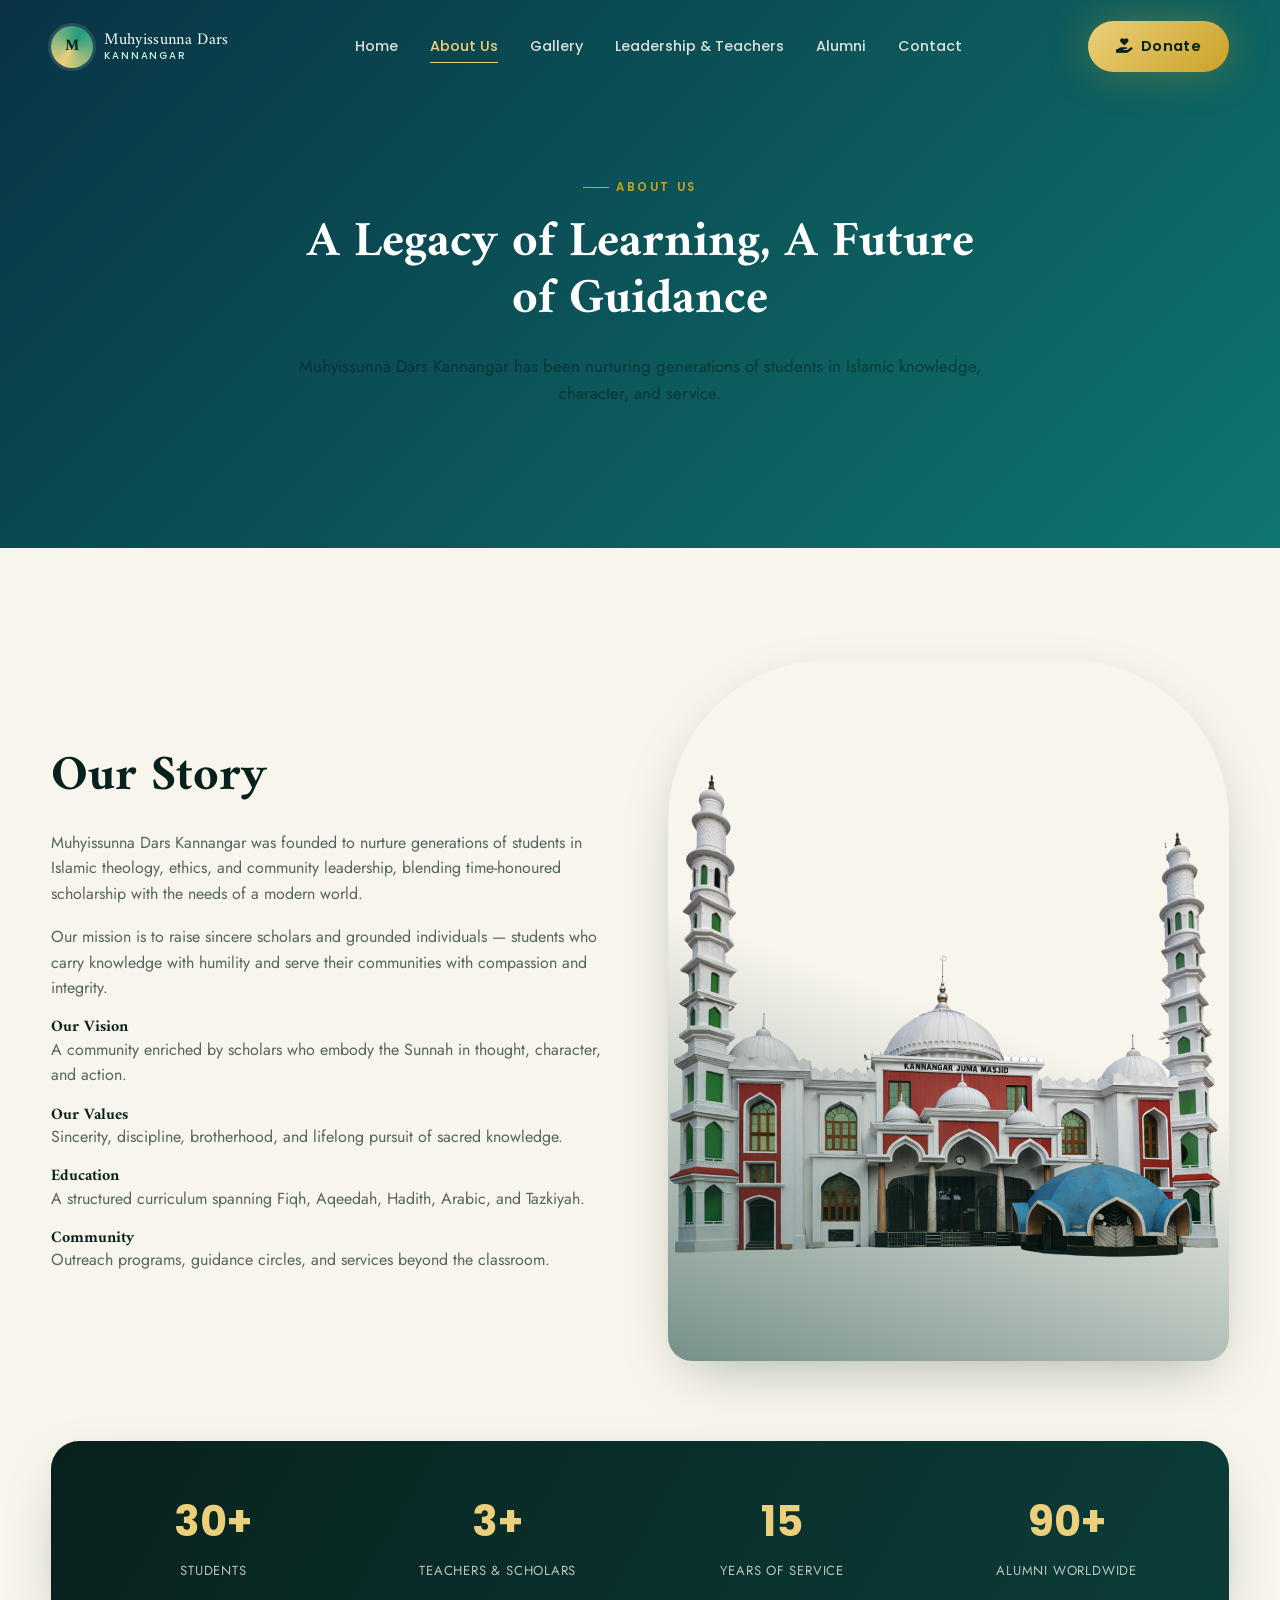
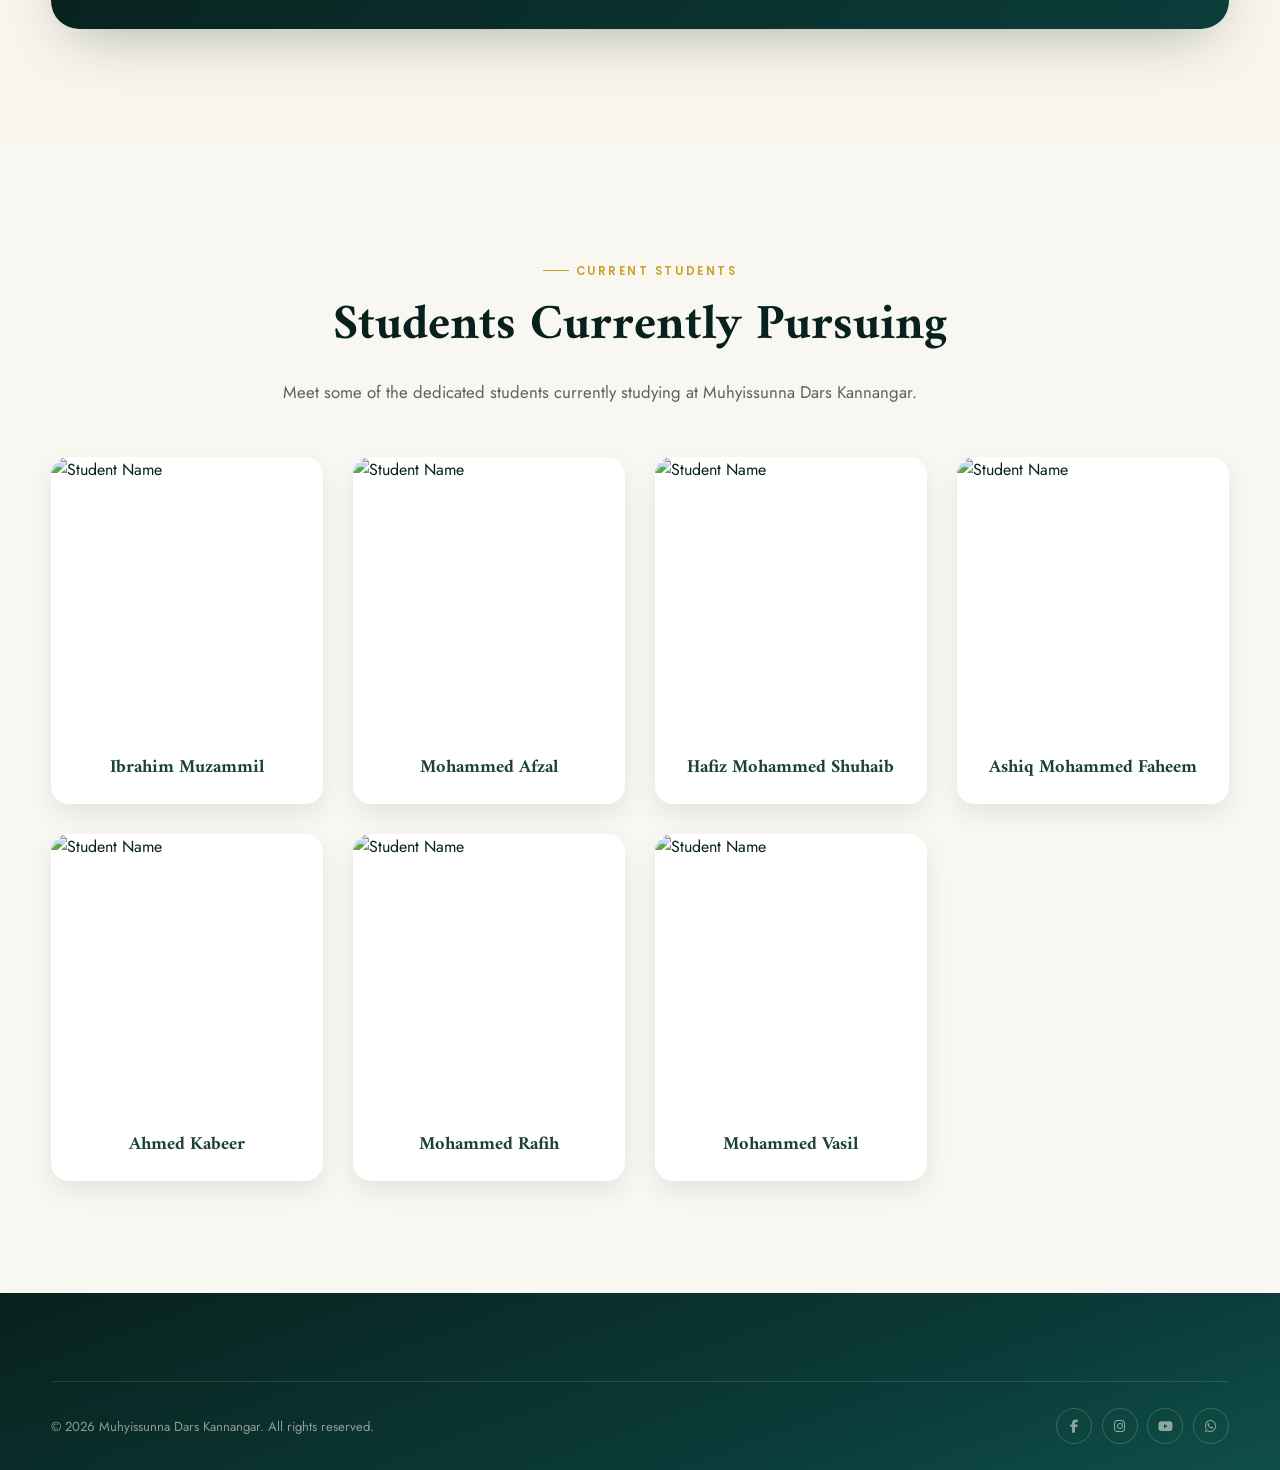
==== about.html @ 34a368dd "Update about.html" ====
<!DOCTYPE html>
<html lang="en">
<head>
    <meta charset="UTF-8">
    <meta name="viewport" content="width=device-width, initial-scale=1.0">

    <title>About Us | Muhyissunna Dars Kannangar</title>

    <link rel="preconnect" href="https://fonts.googleapis.com">

    <link href="https://fonts.googleapis.com/css2?family=Amiri:wght@400;700&family=Jost:wght@300;400;500;600;700&family=Poppins:wght@500;600;700&display=swap" rel="stylesheet">

    <link rel="stylesheet"
        href="https://cdnjs.cloudflare.com/ajax/libs/font-awesome/6.5.1/css/all.min.css">

    <link rel="stylesheet" href="style.css">
</head>

<body>

    <!-- NAVBAR -->

    <nav class="navbar">
        <div class="container">

            <a href="index.html" class="brand">
                <div class="brand-mark">M</div>

                <div class="brand-name">
                    Muhyissunna Dars
                    <small>KANNANGAR</small>
                </div>
            </a>

            <ul class="nav-links">
                <li><a href="index.html">Home</a></li>
                <li><a href="about.html" class="active">About Us</a></li>
                <li><a href="gallery.html">Gallery</a></li>
                <li><a href="leadership.html">Leadership & Teachers</a></li>
                <li><a href="alumni.html">Alumni</a></li>
                <li><a href="contact.html">Contact</a></li>
            </ul>

            <div class="nav-cta">
                <a href="donate.html" class="btn btn-gold">
                    <i class="fa-solid fa-hand-holding-heart"></i>
                    Donate
                </a>

                <button class="nav-toggle">
                    <span></span>
                    <span></span>
                    <span></span>
                </button>
            </div>

        </div>
    </nav>

    <!-- HERO -->

    <section class="page-hero">
        <div class="container">

            <div class="section-head">
                <div class="eyebrow">About Us</div>

                <h1 class="section-title">
                    A Legacy of Learning, A Future of Guidance
                </h1>

                <p class="section-lede">
                    Muhyissunna Dars Kannangar has been nurturing
                    generations of students in Islamic knowledge,
                    character, and service.
                </p>
            </div>

        </div>
    </section>

    <!-- ABOUT SECTION -->

    <section class="about section-pad">

        <div class="container">

            <div class="about-grid">

                <div class="about-copy">

                    <h2 class="section-title">
                        Our Story
                    </h2>

                    <p>
                        Muhyissunna Dars Kannangar was founded to nurture
                        generations of students in Islamic theology,
                        ethics, and community leadership, blending
                        time-honoured scholarship with the needs of a
                        modern world.
                    </p>

                    <p>
                        Our mission is to raise sincere scholars and
                        grounded individuals — students who carry
                        knowledge with humility and serve their
                        communities with compassion and integrity.
                    </p>

                    <div class="value-cards">

                        <div class="value-card">
                            <h4>Our Vision</h4>

                            <p>
                                A community enriched by scholars who
                                embody the Sunnah in thought, character,
                                and action.
                            </p>
                        </div>

                        <div class="value-card">
                            <h4>Our Values</h4>

                            <p>
                                Sincerity, discipline, brotherhood, and
                                lifelong pursuit of sacred knowledge.
                            </p>
                        </div>

                        <div class="value-card">
                            <h4>Education</h4>

                            <p>
                                A structured curriculum spanning Fiqh,
                                Aqeedah, Hadith, Arabic, and Tazkiyah.
                            </p>
                        </div>

                        <div class="value-card">
                            <h4>Community</h4>

                            <p>
                                Outreach programs, guidance circles,
                                and services beyond the classroom.
                            </p>
                        </div>

                    </div>

                </div>

                <div class="about-visual">
                    <img src="images/kngr mosque.png" alt="Muhyissunna Dars Kannangar campus">
                </div>

            </div>

            <div class="counters">

                <div class="counter-item">
                    <div class="num">30+</div>
                    <div class="label">Students</div>
                </div>

                <div class="counter-item">
                    <div class="num">3+</div>
                    <div class="label">Teachers & Scholars</div>
                </div>

                <div class="counter-item">
                    <div class="num">15</div>
                    <div class="label">Years of Service</div>
                </div>

                <div class="counter-item">
                    <div class="num">90+</div>
                    <div class="label">Alumni Worldwide</div>
                </div>

            </div>

        </div>

    </section>
    <!-- current students -->
<!-- CURRENT STUDENTS SECTION -->

<section class="students section-pad">
    <div class="container">

        <div class="section-head">
            <div class="eyebrow">Current Students</div>

            <h2 class="section-title">
                Students Currently Pursuing 
            </h2>

            <p class="section-lede">
                Meet some of the dedicated students currently studying at
                Muhyissunna Dars Kannangar.
            </p>
        </div>

        <div class="students-grid">

            <div class="student-card">
                <img src="images/student1.jpg" alt="Student Name">
                <div class="student-info">
                    <h3>Ibrahim Muzammil</h3>
                  
                </div>
            </div>

            <div class="student-card">
                <img src="images/student2.jpg" alt="Student Name">
                <div class="student-info">
                    <h3>Mohammed Afzal</h3>
                   
                </div>
            </div>

            <div class="student-card">
                <img src="images/student3.jpg" alt="Student Name">
                <div class="student-info">
                    <h3>Hafiz Mohammed Shuhaib </h3>
                   
                </div>
            </div>

            <div class="student-card">
                <img src="images/student4.jpg" alt="Student Name">
                <div class="student-info">
                    <h3>Ashiq Mohammed Faheem</h3>
                    
                </div>
            </div>

            <div class="student-card">
                <img src="images/student5.jpg" alt="Student Name">
                <div class="student-info">
                    <h3>Ahmed Kabeer</h3>
                    
                </div>
            </div>

            <div class="student-card">
                <img src="images/student6.jpg" alt="Student Name">
                <div class="student-info">
                    <h3>Mohammed Rafih</h3>
                  
                </div>
            </div>

               <div class="student-card">
                <img src="images/student6.jpg" alt="Student Name">
                <div class="student-info">
                    <h3>Mohammed Vasil</h3>
                  
                </div>
            </div>

        </div>

    </div>
</section>
    <!-- FOOTER -->

    <footer>

        <div class="container">

            <div class="footer-bottom">

                <div>
                    &copy; 2026 Muhyissunna Dars Kannangar.
                    All rights reserved.
                </div>

                <div class="footer-socials">
                    <a href="#"><i class="fa-brands fa-facebook-f"></i></a>
                    <a href="#"><i class="fa-brands fa-instagram"></i></a>
                    <a href="#"><i class="fa-brands fa-youtube"></i></a>
                    <a href="#"><i class="fa-brands fa-whatsapp"></i></a>
                </div>

            </div>

        </div>

    </footer>

    <script src="script.js"></script>

</body>
</html>
---- style.css ----
/* =========================================================================
   MUHYISSUNNA DARS KANNANGAR — FINAL style.css
   Multi-page site: index (Home), about, teachers, gallery, alumni,
   contact, donate. Blue–green gradient theme, glassmorphism, Islamic
   geometric motifs, dark/light mode, particle background, scroll-to-top.
   ========================================================================= */

/* ---------------------------------------------------------------------
   1. DESIGN TOKENS (Light theme = default, Dark theme = [data-theme="dark"])
   --------------------------------------------------------------------- */
:root{
  /* Brand palette */
  --ink:        #08211d;
  --deep:       #0b3d3a;
  --teal:       #0f4f47;
  --emerald:    #167a63;
  --emerald-2:  #1f9c7d;
  --seafoam:    #6fd0b3;
  --seafoam-lt: #cdf3e6;
  --gold:       #c9a227;
  --gold-lt:    #eccf7a;
  --cream:      #f8f5ec;
  --white:      #ffffff;

  /* Semantic surface tokens (flip in dark mode) */
  --bg:          var(--cream);
  --bg-alt:      var(--white);
  --surface:     rgba(255,255,255,0.65);
  --surface-solid: var(--white);
  --text:        var(--ink);
  --text-soft:   rgba(8,33,29,0.68);
  --border-soft: rgba(11,61,58,0.15);
  --nav-bg:      rgba(8,33,29,0.62);
  --glass-border: rgba(255,255,255,0.35);
  --shadow-soft: 0 20px 60px -20px rgba(8,33,29,0.35);
  --shadow-glow: 0 0 40px rgba(201,162,39,0.35);

  --gradient-primary: linear-gradient(135deg, var(--emerald), var(--teal));
  --gradient-hero: linear-gradient(160deg, var(--ink) 0%, var(--deep) 45%, var(--teal) 100%);
  --gradient-gold: linear-gradient(135deg, var(--gold-lt), var(--gold));

  --font-display: 'Amiri', 'Georgia', serif;
  --font-body:    'Jost', 'Inter', sans-serif;
  --font-num:     'Poppins', sans-serif;

  --radius-lg: 28px;
  --radius-md: 18px;
  --radius-sm: 10px;
  --ease: cubic-bezier(.22,.9,.25,1);
}

/* Dark theme overrides — toggled by JS adding [data-theme="dark"] to <html> */
[data-theme="dark"]{
  --bg:            #071815;
  --bg-alt:        #0a221e;
  --surface:       rgba(15,79,71,0.28);
  --surface-solid: #0d2b26;
  --text:          #f2f7f4;
  --text-soft:     rgba(242,247,244,0.68);
  --border-soft:   rgba(242,247,244,0.12);
  --nav-bg:        rgba(3,12,10,0.72);
  --glass-border:  rgba(242,247,244,0.14);
  --cream:         #0a221e;
  --white:         #0d2b26;
  --shadow-soft:   0 20px 60px -20px rgba(0,0,0,0.6);
}

/* ---------------------------------------------------------------------
   2. RESET & BASE
   --------------------------------------------------------------------- */
*{ box-sizing:border-box; margin:0; padding:0; }
html{ scroll-behavior:smooth; }
body{
  font-family: var(--font-body);
  color: var(--text);
  background: var(--bg);
  overflow-x: hidden;
  line-height:1.6;
  -webkit-font-smoothing:antialiased;
  transition: background .5s var(--ease), color .5s var(--ease);
}
img{ max-width:100%; display:block; }
img[loading="lazy"]{ background:var(--border-soft); }
a{ color:inherit; text-decoration:none; }
ul{ list-style:none; }
button{ font-family:inherit; cursor:pointer; border:none; background:none; }
section{ position:relative; }
.container{ width:min(1180px, 92%); margin:0 auto; }

@media (prefers-reduced-motion: reduce){
  *{ animation-duration:0.01ms !important; animation-iteration-count:1 !important; transition-duration:0.01ms !important; scroll-behavior:auto !important; }
}

h1,h2,h3,h4{ font-family: var(--font-display); line-height:1.15; color: var(--text); }
.eyebrow{
  font-family:var(--font-num); letter-spacing:.22em; text-transform:uppercase;
  font-size:.72rem; color:var(--gold); font-weight:600;
  display:inline-flex; align-items:center; gap:.6em;
}
.eyebrow::before{ content:""; width:26px; height:1px; background:var(--gold); display:inline-block; }
.section-title{ font-size:clamp(2rem,4vw,3.1rem); margin:.35em 0 .5em; }
.section-lede{ max-width:640px; color:var(--text-soft); font-size:1.05rem; }
.section-head{ text-align:center; max-width:720px; margin:0 auto 3.2rem; }
.section-pad{ padding:7rem 0; }

/* ---------------------------------------------------------------------
   3. SIGNATURE MOTIF — the mihrab arch, used structurally throughout
   --------------------------------------------------------------------- */
.arch-frame{ border-radius: 120px 120px 18px 18px; border: 1px solid rgba(201,162,39,0.35); }
.arch-divider{ width:100%; height:46px; display:block; background-repeat:repeat-x; background-position:center; background-size:64px 46px; }
.arch-divider.up{ background-image: radial-gradient(circle at 32px 46px, transparent 30px, var(--bg) 31px); }
.arch-divider.down-deep{ background-image: radial-gradient(circle at 32px 0px, transparent 30px, var(--deep) 31px); transform: rotate(180deg); }

/* ---------------------------------------------------------------------
   4. BUTTONS
   --------------------------------------------------------------------- */
.btn{
  display:inline-flex; align-items:center; justify-content:center; gap:.55em;
  padding:.95em 1.9em; border-radius:999px; font-family:var(--font-num);
  font-weight:600; font-size:.92rem; letter-spacing:.02em;
  transition: transform .45s var(--ease), box-shadow .45s var(--ease), background .3s ease, color .3s ease;
  white-space:nowrap;
}
.btn-primary{ background: var(--gradient-primary); color:var(--white); box-shadow: 0 12px 30px -10px rgba(15,79,71,.65); }
.btn-primary:hover{ transform:translateY(-3px); box-shadow:0 18px 36px -8px rgba(15,79,71,.75); }
.btn-ghost{ background:transparent; color:var(--cream); border:1px solid rgba(248,245,236,.45); }
.btn-ghost:hover{ background:rgba(248,245,236,.12); transform:translateY(-3px); }
.btn-gold{ background: var(--gradient-gold); color:var(--ink); box-shadow: var(--shadow-glow); position:relative; }
.btn-gold:hover{ box-shadow:0 0 0 4px rgba(201,162,39,.18), var(--shadow-glow); transform:translateY(-2px); }
.btn-gold.pulse::after{
  content:""; position:absolute; inset:-4px; border-radius:inherit; border:1px solid var(--gold);
  animation: pulseGlow 2.4s ease-in-out infinite;
}
@keyframes pulseGlow{ 0%,100%{ opacity:.6; transform:scale(1);} 50%{ opacity:0; transform:scale(1.12);} }
.btn-outline-dark{ border:1px solid var(--border-soft); color:var(--text); }
.btn-outline-dark:hover{ background:var(--deep); color:var(--white); border-color:var(--deep); }

/* ---------------------------------------------------------------------
   5. NAVBAR (sticky, glass-blurred on scroll) + THEME TOGGLE
   --------------------------------------------------------------------- */
.navbar{ position:fixed; top:0; left:0; right:0; z-index:1000; padding: 1.3rem 0; transition: all .5s var(--ease); }
.navbar .container{ display:flex; align-items:center; justify-content:space-between; }
.navbar.scrolled{
  padding: .8rem 0; background: var(--nav-bg);
  backdrop-filter: blur(18px) saturate(140%); -webkit-backdrop-filter: blur(18px) saturate(140%);
  box-shadow: 0 8px 32px -12px rgba(0,0,0,.35);
}

.brand{ display:flex; align-items:center; gap:.7rem; }
.brand-mark{
  width:42px; height:42px; border-radius:50%;
  background: conic-gradient(from 210deg, var(--gold-lt), var(--emerald-2), var(--gold-lt));
  display:flex; align-items:center; justify-content:center; color:var(--ink);
  font-family:var(--font-display); font-weight:700; box-shadow: 0 0 0 3px rgba(255,255,255,.12);
}
.brand-name{ font-family:var(--font-display); color:var(--white); font-size:1.02rem; line-height:1.05; letter-spacing:.02em; }
.brand-name small{ display:block; font-family:var(--font-num); font-size:.62rem; letter-spacing:.18em; color:var(--seafoam-lt); font-weight:500; margin-top:.25em; }
.nav-links{ display:flex; align-items:center; gap:2rem; }
.nav-links a{ color: rgba(248,245,236,.88); font-family: var(--font-num); font-size:.9rem; font-weight:500; position:relative; padding:.3em 0; }
.nav-links a::after{ content:""; position:absolute; left:0; bottom:-2px; height:1px; width:0; background:var(--gold-lt); transition:width .35s var(--ease); }
.nav-links a:hover::after, .nav-links a.active::after{ width:100%; }
.nav-links a.active{ color:var(--gold-lt); }
.nav-cta{ display:flex; align-items:center; gap:.9rem; }

/* Dark/Light mode toggle switch */
.theme-toggle{
  width:52px; height:28px; border-radius:999px; background:rgba(248,245,236,.16);
  border:1px solid rgba(248,245,236,.3); position:relative; flex:none; transition: background .3s ease;
}
.theme-toggle .knob{
  position:absolute; top:2px; left:2px; width:22px; height:22px; border-radius:50%;
  background: var(--gradient-gold); display:flex; align-items:center; justify-content:center; font-size:.68rem;
  transition: transform .4s var(--ease); color:var(--ink);
}
[data-theme="dark"] .theme-toggle .knob{ transform: translateX(24px); }

.nav-toggle{ display:none; flex-direction:column; gap:5px; width:26px; }
.nav-toggle span{ height:2px; background:var(--white); border-radius:2px; }

@media (max-width: 980px){
  .nav-links{
    position:fixed; inset:0 0 0 auto; width:min(320px,80%); height:100vh;
    background: linear-gradient(180deg, var(--ink), var(--deep));
    flex-direction:column; justify-content:center; align-items:flex-start;
    padding: 3rem 2.4rem; gap:1.6rem; transform:translateX(100%); transition: transform .5s var(--ease); z-index:1001;
  }
  .nav-links.open{ transform:translateX(0); }
  .nav-toggle{ display:flex; z-index:1002; }
  .nav-cta .btn-ghost{ display:none; }
}

/* ---------------------------------------------------------------------
   6. HERO
   --------------------------------------------------------------------- */
.hero{
  min-height:100vh; display:flex; align-items:center; position:relative; overflow:hidden;
  background:
    radial-gradient(circle at 15% 20%, rgba(111,208,179,.25), transparent 45%),
    radial-gradient(circle at 85% 80%, rgba(201,162,39,.18), transparent 50%),
    var(--gradient-hero);
}
.page-hero{
    padding: 75px 0 30px;
    text-align: center;
    background: linear-gradient(
        135deg,
        #083344,
        #0f766e
    );
    color: white;
}
.hero-pattern{
  position:absolute; inset:0; opacity:.16; pointer-events:none;
  background-image: url("data:image/svg+xml,%3Csvg xmlns='http://www.w3.org/2000/svg' width='120' height='120' viewBox='0 0 120 120'%3E%3Cg fill='none' stroke='%23c9a227' stroke-width='1'%3E%3Cpath d='M60 0 L120 60 L60 120 L0 60 Z'/%3E%3Ccircle cx='60' cy='60' r='34'/%3E%3C/g%3E%3C/svg%3E");
  background-size: 220px 220px; animation: drift 60s linear infinite;
}
@keyframes drift{ from{background-position:0 0;} to{background-position: 1000px 500px;} }

/* Particle background canvas (JS draws onto #particles-canvas) */
.particles-bg{ position:absolute; inset:0; z-index:0; pointer-events:none; }
.particles-bg canvas{ width:100%; height:100%; display:block; }

.floaters{ position:absolute; inset:0; pointer-events:none; }
.floater{
  position:absolute; border-radius:50%;
  background: radial-gradient(circle at 30% 30%, rgba(255,255,255,.5), rgba(111,208,179,.05));
  filter: blur(1px); opacity:.5; animation: float 12s ease-in-out infinite;
}
@keyframes float{ 0%,100%{ transform: translateY(0) translateX(0); } 50%{ transform: translateY(-30px) translateX(14px); } }

.hero-content{ position:relative; z-index:2; padding-top:6rem; }
.hero-eyebrow{ color:var(--gold-lt); }
.hero-title{ color:var(--white); font-size:clamp(2.4rem, 6vw, 4.6rem); margin:.4em 0 .3em; text-shadow: 0 8px 40px rgba(0,0,0,.25); }
.hero-title span{
  background: linear-gradient(120deg, var(--gold-lt), var(--seafoam-lt));
  -webkit-background-clip:text; background-clip:text; color:transparent;
}
.hero-sub{ color: rgba(248,245,236,.82); max-width:560px; font-size:1.08rem; margin-bottom:2.4rem; }
.hero-actions{ display:flex; flex-wrap:wrap; gap:1rem; }

/* Animated stat cards on Home */
.stats-row{
  position:relative; z-index:2; margin-top:4.5rem; display:grid; grid-template-columns:repeat(4,1fr); gap:1.3rem;
}
.stat-card{
  background: var(--surface); backdrop-filter: blur(14px); -webkit-backdrop-filter: blur(14px);
  border:1px solid var(--glass-border); border-radius:var(--radius-md); padding:1.6rem 1.2rem; text-align:center;
  transition: transform .4s var(--ease), box-shadow .4s var(--ease);
}
.stat-card:hover{ transform:translateY(-8px); box-shadow: var(--shadow-soft); }
.stat-card .num{ font-family:var(--font-num); font-weight:700; color:var(--gold-lt); font-size:clamp(1.6rem,3vw,2.2rem); }
.stat-card .label{ color:rgba(248,245,236,.78); font-size:.78rem; letter-spacing:.05em; text-transform:uppercase; margin-top:.3rem; }

.hero-scroll{
  position:absolute; bottom:2.4rem; left:50%; transform:translateX(-50%);
  color:rgba(248,245,236,.7); font-family:var(--font-num); font-size:.72rem; letter-spacing:.2em; text-transform:uppercase; text-align:center;
}
.hero-scroll .line{ width:1px; height:38px; background:rgba(248,245,236,.5); margin:.6rem auto 0; position:relative; overflow:hidden; }
.hero-scroll .line::after{ content:""; position:absolute; top:-100%; left:0; width:100%; height:100%; background:var(--gold-lt); animation:scrollLine 2s ease-in-out infinite; }
@keyframes scrollLine{ to{ top:100%; } }

/* ---------------------------------------------------------------------
   7. MISSION / VISION (Home) — glass cards
   --------------------------------------------------------------------- */
.mission-vision{ background:var(--bg); }
.mv-grid{ display:grid; grid-template-columns:repeat(2,1fr); gap:1.8rem; }
.glass-card{
  background: var(--surface); backdrop-filter: blur(16px); -webkit-backdrop-filter: blur(16px);
  border:1px solid var(--glass-border); border-radius:var(--radius-lg); padding:2.4rem;
  box-shadow: var(--shadow-soft); transition: transform .4s var(--ease), box-shadow .4s var(--ease);
}
.glass-card:hover{ transform:translateY(-8px); }
.glass-card .ic{ width:56px; height:56px; border-radius:50%; background:var(--gradient-primary); color:var(--white); display:flex; align-items:center; justify-content:center; font-size:1.4rem; margin-bottom:1.2rem; }
.glass-card h3{ margin-bottom:.6rem; }
.glass-card p, .glass-card li{ color:var(--text-soft); font-size:.95rem; }
.glass-card ul{ margin-top:.6rem; }
.glass-card li{ padding:.35rem 0; display:flex; gap:.6rem; align-items:flex-start; }
.glass-card li i{ color:var(--emerald); margin-top:.25rem; }

/* ---------------------------------------------------------------------
   8. ABOUT PAGE — timeline + achievement cards
   --------------------------------------------------------------------- */
.about-copy p{ color:var(--text-soft); margin-bottom:1.1rem; }
.about-visual{ position:relative; border-radius: 160px 160px 24px 24px; overflow:hidden; aspect-ratio: 4/5; box-shadow: var(--shadow-soft); }
.about-visual img{ width:100%; height:100%; object-fit:cover; }
.about-visual::after{ content:""; position:absolute; inset:0; background: linear-gradient(200deg, transparent 50%, rgba(11,61,58,.55)); }
.about-grid{ display:grid; grid-template-columns:1fr 1fr; gap:3.5rem; align-items:center; }

.timeline{ position:relative; max-width:760px; margin:0 auto; }
.timeline::before{ content:""; position:absolute; left:24px; top:0; bottom:0; width:2px; background: linear-gradient(180deg, var(--gold), var(--emerald-2)); }
.t-item{ position:relative; padding-left:70px; margin-bottom:2.6rem; }
.t-item::before{ content:""; position:absolute; left:14px; top:2px; width:22px; height:22px; border-radius:50%; background:var(--surface-solid); border:3px solid var(--emerald); box-shadow:0 0 0 4px var(--bg); }
.t-item .yr{ font-family:var(--font-num); color:var(--gold); font-weight:700; font-size:.85rem; letter-spacing:.05em; }
.t-item h4{ margin:.25rem 0 .4rem; }
.t-item p{ color:var(--text-soft); font-size:.92rem; }

.achieve-grid{ display:grid; grid-template-columns:repeat(4,1fr); gap:1.3rem; }
.achieve-card{
  text-align:center; background:var(--surface-solid); border-radius:var(--radius-md); padding:2rem 1.2rem;
  box-shadow:var(--shadow-soft); border-top:3px solid var(--gold); transition: transform .4s var(--ease);
}
.achieve-card:hover{ transform:translateY(-8px); }
.achieve-card .ic{ font-size:1.8rem; color:var(--emerald); margin-bottom:.8rem; }
.achieve-card h4{ font-size:1rem; }
.achieve-card p{ color:var(--text-soft); font-size:.85rem; margin-top:.4rem; }

.counters{
  margin-top:5rem; padding:3rem 2rem; border-radius:var(--radius-lg);
  background: linear-gradient(120deg, var(--ink), var(--deep));
  display:grid; grid-template-columns:repeat(4,1fr); gap:1.5rem; text-align:center; box-shadow: var(--shadow-soft);
}
.counter-item .num{ font-family:var(--font-num); font-weight:700; color:var(--gold-lt); font-size:clamp(1.8rem,3.6vw,2.6rem); }
.counter-item .label{ color:rgba(248,245,236,.75); font-size:.82rem; letter-spacing:.06em; text-transform:uppercase; margin-top:.3rem; }

/* ---------------------------------------------------------------------
   9. TEACHERS PAGE
   --------------------------------------------------------------------- */
.team-grid{ display:grid; grid-template-columns:repeat(3,1fr); gap:2rem; }
.team-card{
  text-align:center; background:var(--surface); backdrop-filter: blur(14px); -webkit-backdrop-filter: blur(14px);
  border:1px solid var(--glass-border); border-radius:var(--radius-lg); padding:2.4rem 1.6rem;
  box-shadow:var(--shadow-soft); transition: transform .4s var(--ease);
}
.team-card:hover{ transform:translateY(-8px); }
.team-photo{
  width:150px; height:150px; margin:0 auto 1.1rem; border-radius:50%; padding:5px;
  background: conic-gradient(var(--gold-lt), var(--emerald-2), var(--seafoam-lt), var(--gold-lt));
  transition: transform .4s var(--ease);
}
/* .team-photo img{ width:100%; height:100%; border-radius:50%; object-fit:cover; border:4px solid var(--bg); } */
.team-photo{
  width:220px;
  height:220px;
  margin:0 auto 20px;
  overflow:hidden;
  border-radius:50%;
}

.team-photo img{
  width:100%;
  height:100%;
  object-fit:cover;
  display:block;
  border-radius:50%;
  border:4px solid var(--bg);
}
.team-card:hover .team-photo{ transform: scale(1.06) rotate(4deg); }
.team-card h4{ font-size:1.1rem; margin-bottom:.15rem; }
.team-card .role{ color:var(--emerald); font-family:var(--font-num); font-size:.8rem; letter-spacing:.05em; text-transform:uppercase; margin-bottom:.6rem; }
.team-card p{ color:var(--text-soft); font-size:.88rem; }
.team-socials{ display:flex; justify-content:center; gap:.6rem; margin-top:1rem; }
.team-socials a{
  width:34px; height:34px; border-radius:50%; border:1px solid var(--border-soft); display:flex; align-items:center; justify-content:center;
  font-size:.85rem; color:var(--text); transition: all .3s ease;
}
.team-socials a:hover{ background:var(--deep); color:var(--white); border-color:var(--deep); }

/* ---------------------------------------------------------------------
   10. GALLERY PAGE — masonry, filters, lightbox
   --------------------------------------------------------------------- */
.filters{ display:flex; justify-content:center; gap:.7rem; flex-wrap:wrap; margin-bottom:2.6rem; }
.filter-btn{ padding:.55em 1.3em; border-radius:999px; font-family:var(--font-num); font-size:.85rem; border:1px solid var(--border-soft); color:var(--text); transition: all .3s ease; }
.filter-btn.active, .filter-btn:hover{ background:var(--deep); color:var(--white); border-color:var(--deep); }
.gallery-grid{ columns: 4 220px; column-gap:1.1rem; }
.gallery-item{ break-inside:avoid; margin-bottom:1.1rem; border-radius:var(--radius-sm); overflow:hidden; position:relative; cursor:pointer; box-shadow: 0 10px 24px -12px rgba(8,33,29,.3); }
.gallery-item img{ width:100%; display:block; transition: transform .6s var(--ease); }
.gallery-item:hover img{ transform:scale(1.08); }
.gallery-item .tag{
  position:absolute; inset:auto 0 0 0; padding:.9rem; background: linear-gradient(0deg, rgba(8,33,29,.85), transparent);
  color:var(--cream); font-family:var(--font-num); font-size:.78rem; letter-spacing:.05em; opacity:0; transform:translateY(10px); transition: all .4s var(--ease);
}
.gallery-item:hover .tag{ opacity:1; transform:translateY(0); }
.gallery-item.hide{ display:none; }

.lightbox{ position:fixed; inset:0; background:rgba(8,33,29,.92); z-index:2000; display:none; align-items:center; justify-content:center; padding:2rem; }
.lightbox.open{ display:flex; }
.lightbox img{ max-width:min(900px,90vw); max-height:85vh; border-radius:var(--radius-sm); }
.lightbox-close{ position:absolute; top:2rem; right:2rem; color:var(--white); font-size:1.6rem; width:44px; height:44px; border-radius:50%; border:1px solid rgba(255,255,255,.3); display:flex; align-items:center; justify-content:center; }

/* ---------------------------------------------------------------------
   11. ALUMNI PAGE
   --------------------------------------------------------------------- */
.alumni-tabs{ display:flex; justify-content:center; gap:.6rem; flex-wrap:wrap; margin-bottom:2.6rem; }
.alumni-grid{ display:grid; grid-template-columns:repeat(3,1fr); gap:1.8rem; }
.alumni-card{ background:var(--surface-solid); border-radius:var(--radius-md); overflow:hidden; box-shadow:var(--shadow-soft); transition: transform .4s var(--ease); }
.alumni-card:hover{ transform:translateY(-8px); }
.alumni-card .ph{ aspect-ratio:1/1; overflow:hidden; }
.alumni-card .ph img{ width:100%; height:100%; object-fit:cover; transition: transform .6s var(--ease); }
.alumni-card:hover .ph img{ transform:scale(1.08); }
.alumni-card .body{ padding:1.4rem; }
.alumni-card h4{ font-size:1.05rem; }
.alumni-card .meta{ font-family:var(--font-num); font-size:.78rem; color:var(--emerald); letter-spacing:.03em; text-transform:uppercase; margin:.2rem 0 .7rem; }
.alumni-card p{ color:var(--text-soft); font-size:.88rem; }

.testimonial-wrap{ max-width:760px; margin:0 auto; position:relative; }
.t-slide{ display:none; text-align:center; }
.t-slide.active{ display:block; animation: fadeUp .6s var(--ease); }
@keyframes fadeUp{ from{ opacity:0; transform:translateY(14px);} to{opacity:1; transform:translateY(0);} }
.t-slide img{ width:76px; height:76px; border-radius:50%; margin:0 auto 1.2rem; object-fit:cover; border:3px solid var(--gold-lt); }
.t-slide p.quote{ font-family:var(--font-display); font-size:1.25rem; color:var(--text); font-style:italic; margin-bottom:1rem; }
.t-slide .who{ font-family:var(--font-num); font-size:.85rem; color:var(--emerald); text-transform:uppercase; letter-spacing:.04em; }
.t-dots{ display:flex; justify-content:center; gap:.5rem; margin-top:2rem; }
.t-dots button{ width:9px; height:9px; border-radius:50%; background:var(--border-soft); }
.t-dots button.active{ background:var(--emerald); width:22px; border-radius:6px; transition: all .3s ease; }

/* ---------------------------------------------------------------------
   12. FORMS (contact, registration) — shared
   --------------------------------------------------------------------- */
.form-card{ background:var(--surface-solid); border-radius:var(--radius-lg); padding:2.6rem; box-shadow: var(--shadow-soft); }
.form-row{ display:grid; grid-template-columns:1fr 1fr; gap:1rem; }
.field{ margin-bottom:1.2rem; }
.field label{ display:block; font-family:var(--font-num); font-size:.8rem; letter-spacing:.03em; color:var(--text); margin-bottom:.4rem; font-weight:600; }
.field input, .field textarea, .field select{
  width:100%; padding:.85em 1em; border-radius:var(--radius-sm); border:1px solid var(--border-soft);
  background:var(--bg-alt); color:var(--text); font-family:var(--font-body); font-size:.95rem;
  transition: border-color .3s ease, box-shadow .3s ease;
}
.field input:focus, .field textarea:focus, .field select:focus{ outline:none; border-color:var(--emerald); box-shadow:0 0 0 4px rgba(31,156,125,.15); }
.field.error input, .field.error textarea{ border-color:#c0392b; }
.field .err-msg{ display:none; color:#c0392b; font-size:.78rem; margin-top:.3rem; }
.field.error .err-msg{ display:block; }
.form-status{ margin-top:1rem; font-family:var(--font-num); font-size:.9rem; color:var(--emerald); display:none; }
.form-status.show{ display:block; }

/* ---------------------------------------------------------------------
   13. CONTACT PAGE
   --------------------------------------------------------------------- */
.contact-grid{ display:grid; grid-template-columns:1.1fr 1fr; gap:3rem; }
.contact-info-card{
  background: var(--gradient-hero); color:var(--cream); border-radius:var(--radius-lg); padding:2.6rem; position:relative; overflow:hidden;
}
.contact-info-card h3{ color:var(--white); margin-bottom:1.4rem; }
.contact-row{ display:flex; gap:1rem; margin-bottom:1.3rem; align-items:flex-start; }
.contact-row .ic{ width:42px; height:42px; border-radius:50%; background:rgba(201,162,39,.18); color:var(--gold-lt); display:flex; align-items:center; justify-content:center; flex:none; font-size:1.05rem; }
.contact-row .txt strong{ display:block; font-family:var(--font-num); font-size:.86rem; letter-spacing:.03em; color:var(--seafoam-lt); }
.map-embed{ border-radius:var(--radius-md); overflow:hidden; margin-top:1.6rem; filter:saturate(.6); }
.map-embed iframe{ width:100%; height:220px; border:0; display:block; }
.social-row{ display:flex; gap:.7rem; margin-top:1.6rem; }
.social-row a{ width:38px; height:38px; border-radius:50%; border:1px solid rgba(248,245,236,.3); display:flex; align-items:center; justify-content:center; }
.social-row a:hover{ background:var(--gold); border-color:var(--gold); color:var(--ink); }

.whatsapp-fab{
  position:fixed; bottom:5.6rem; right:1.8rem; z-index:900; width:58px; height:58px; border-radius:50%;
  background:#25D366; color:#fff; display:flex; align-items:center; justify-content:center; font-size:1.5rem;
  box-shadow: 0 12px 30px -10px rgba(0,0,0,.4); transition: transform .3s ease;
}
.whatsapp-fab:hover{ transform:scale(1.08); }

/* ---------------------------------------------------------------------
   14. FOOTER
   --------------------------------------------------------------------- */
footer{ background: linear-gradient(160deg, var(--ink), var(--deep) 70%, var(--teal)); color: rgba(248,245,236,.8); padding-top:5.5rem; position:relative; overflow:hidden; }
.footer-grid{ display:grid; grid-template-columns:1.4fr 1fr 1fr 1.2fr; gap:2.5rem; padding-bottom:3rem; }
.footer-brand p{ margin-top:1rem; font-size:.9rem; color:rgba(248,245,236,.6); max-width:280px; }
.footer-col h5{ font-family:var(--font-num); color:var(--gold-lt); font-size:.82rem; letter-spacing:.1em; text-transform:uppercase; margin-bottom:1.1rem; }
.footer-col a{ display:block; padding:.35rem 0; font-size:.92rem; color:rgba(248,245,236,.75); transition: color .3s ease, padding-left .3s ease; }
.footer-col a:hover{ color:var(--gold-lt); padding-left:.3rem; }
.footer-bottom{ border-top:1px solid rgba(248,245,236,.12); padding:1.6rem 0; display:flex; justify-content:space-between; align-items:center; flex-wrap:wrap; gap:1rem; font-size:.82rem; color:rgba(248,245,236,.55); }
.footer-socials{ display:flex; gap:.6rem; }
.footer-socials a{ width:36px; height:36px; border-radius:50%; border:1px solid rgba(248,245,236,.2); display:flex; align-items:center; justify-content:center; }
.footer-socials a:hover{ background:var(--gold); color:var(--ink); border-color:var(--gold); }

/* ---------------------------------------------------------------------
   15. SCROLL REVEAL, LOADER, SCROLL-TO-TOP
   --------------------------------------------------------------------- */
[data-reveal]{ opacity:0; transform:translateY(28px); transition: opacity .8s var(--ease), transform .8s var(--ease); }
[data-reveal].in{ opacity:1; transform:translateY(0); }
[data-reveal="fade"]{ transform:none; }
[data-reveal="zoom"]{ transform:scale(.92); }
[data-reveal="zoom"].in{ transform:scale(1); }

.loader{
  position:fixed; inset:0; z-index:5000; background:var(--ink); display:flex; align-items:center; justify-content:center;
  flex-direction:column; gap:1rem; transition: opacity .7s ease, visibility .7s ease;
}
.loader.hidden{ opacity:0; visibility:hidden; pointer-events:none; }
.loader-arch{
  width:64px; height:64px; border-radius:50% 50% 6px 6px; border:3px solid transparent;
  border-top-color:var(--gold-lt); border-right-color:var(--seafoam); animation: spin 1.1s linear infinite;
}
@keyframes spin{ to{ transform:rotate(360deg); } }
.loader span{ color:var(--cream); font-family:var(--font-num); font-size:.8rem; letter-spacing:.2em; text-transform:uppercase; }

.scroll-top{
  position:fixed; bottom:1.8rem; right:1.8rem; z-index:900; width:50px; height:50px; border-radius:50%;
  background: var(--gradient-primary); color:var(--white); display:flex; align-items:center; justify-content:center;
  font-size:1.1rem; box-shadow: 0 12px 30px -10px rgba(15,79,71,.6);
  opacity:0; visibility:hidden; transform:translateY(12px); transition: all .4s var(--ease);
}
.scroll-top.show{ opacity:1; visibility:visible; transform:translateY(0); }
.scroll-top:hover{ transform:translateY(-4px); }

/* ---------------------------------------------------------------------
   16. RESPONSIVE
   --------------------------------------------------------------------- */
@media (max-width: 1080px){
  .team-grid, .alumni-grid{ grid-template-columns:repeat(2,1fr); }
  .achieve-grid{ grid-template-columns:repeat(2,1fr); }
  .stats-row, .counters{ grid-template-columns:repeat(2,1fr); }
}
@media (max-width: 860px){
  .about-grid, .contact-grid, .mv-grid{ grid-template-columns:1fr; }
  .footer-grid{ grid-template-columns:1fr 1fr; }
  .gallery-grid{ columns: 2 200px; }
}
@media (max-width: 620px){
  .team-grid, .alumni-grid, .achieve-grid{ grid-template-columns:1fr; }
  .stats-row, .counters{ grid-template-columns:1fr 1fr; }
  .form-row{ grid-template-columns:1fr; }
  .footer-grid{ grid-template-columns:1fr; }
  .footer-bottom{ flex-direction:column; text-align:center; }
  .whatsapp-fab{ bottom:5rem; right:1.2rem; width:52px; height:52px; }
  .scroll-top{ right:1.2rem; bottom:1.2rem; width:46px; height:46px; }
}
 /* contact  */
 .page-hero {
    padding: 170px 0 90px;
    text-align: center;
    background: linear-gradient(
        135deg,
        #083344,
        #0f766e
    );
    color: white;
}

.page-hero .section-title {
    color: white;
}

.page-hero .section-lede {
    max-width: 700px;
    margin: 20px auto 0;
    opacity: 0.9;
}
/* loader */
.loader-image {
    width: 100px;
    height: 100px;
    object-fit: contain;
    margin-bottom: 16px;
}

.loader.hidden {
    opacity: 0;
    visibility: hidden;
}

/* .hero {
    position: relative;
    min-height: 100vh;
    overflow: hidden;

    background: url("images/kngr\ mosque.png");
    background-size: 55%;
background-position: center center;
    background-position: center;
    background-repeat: no-repeat;
} */
.hero {
    position: relative;
    min-height: 100vh;
    background-position: center center;
    background-position: center;
    overflow: hidden;
    background: #083344;
        background:
        url("images/pattern3.jpg") center/cover no-repeat,
        #083344;

}

/* Overlay */

.hero::before {
    content: "";
    position: absolute;
    inset: 0;
 opacity: 1;
    background: linear-gradient(
        rgba(8, 51, 68, 0.78),
        rgba(15, 118, 110, 0.72)
    );

    z-index: 1;
}

/* Mosque */

.hero-mosque {
    position: absolute;
    bottom: 40;
    left: 50%;
    
    transform: translateX(-50%);

    width: 52%;
    max-width: 900px;
    ;
    opacity: 0.6;

    z-index: 2;
    pointer-events: none;
}

/* Main content */

.hero-content {
    position: absolute;

    top: 16%;
    left: 50%;

    transform: translateX(-50%);

    width: 100%;
    max-width: 1200px;

    text-align: center;

    z-index: 3;
}

/* Eyebrow */

.hero-eyebrow {
    justify-content: center;
    margin-bottom: 1rem;
}

/* Heading */

.hero-title {
    font-size: clamp(4rem, 7vw, 6.5rem);
    line-height: 0.95;
    margin-bottom: 1rem;
}

.hero-title span {
    color: #d7e9c9;
}

/* Subtitle */

.hero-sub-box {
    max-width: 700px;
    margin: 0 auto;

    padding: 14px 22px;

    background: rgba(255, 255, 255, 0.05);

    backdrop-filter: blur(3px);

    border-radius: 16px;
}

.hero-sub {
    margin: 0;
}

/* Buttons below mosque */

.hero-actions {
    position: absolute;

    left: 50%;
    bottom: -340px;

    transform: translateX(-50%);

    display: flex;
    gap: 20px;

    justify-content: center;
    flex-wrap: wrap;
}

/* Scroll text */

.hero-scroll,
.hero-pattern,
.floaters {
    position: relative;
    z-index: 3;
}
/* 
.hero-mosque {
    position: absolute;
    bottom: 10  ;
    left: 50%;
    transform: translateX(-50%);

    width: 50%;
    max-width: 900px;

    opacity: 1
  ; /* Adjust transparency */

    /* z-index: 1;
    pointer-events: none;
} */

.hero-content,
.hero-scroll,
.hero-pattern,
.floaters {
    position: relative;
    z-index: 2;
}


.hero::before {
    content: "";
    position: absolute;
    inset: 0;

    /* Overlay */
    background: linear-gradient(
        rgba(8, 51, 68, 0.75),
        rgba(15, 118, 110, 0.65)
    );

    z-index: 1;
}

.hero-content,
.hero-scroll,
.hero-pattern,
.floaters {
    position: relative;
    z-index: 2;
} */

/* button */
.about-btn-wrap {
    display: flex;
    justify-content: center;
    margin: 1.5rem 0 2rem;
}
/* currentstudents */
/* STUDENTS SECTION */

.students {
    background: #f8f7f2;
}

.students-grid {
    display: grid;
    grid-template-columns: repeat(auto-fit, minmax(240px, 1fr));
    gap: 30px;
    margin-top: 50px;
}

.student-card {
    background: #fff;
    border-radius: 18px;
    overflow: hidden;
    box-shadow: 0 10px 25px rgba(0,0,0,.08);
    transition: .35s ease;
}

.student-card:hover {
    transform: translateY(-8px);
    box-shadow: 0 18px 35px rgba(0,0,0,.12);
}

.student-card img {
    width: 100%;
    height: 280px;
    object-fit: cover;
    display: block;
}

.student-info {
    padding: 20px;
    text-align: center;
}

.student-info h3 {
    margin-bottom: 6px;
    font-size: 1.15rem;
    color: #1b4332;
}

.student-info p {
    color: #777;
    font-size: .95rem;
}
.hero-title {
    font-size: 5rem;
    line-height: 1.1;
    text-align: center;
}

@media (max-width: 768px) {
    .hero-title {
        font-size: 2.5rem;
        padding: 0 15px;
    }
}

@media (max-width: 480px) {
    .hero-title {
        font-size: 2rem;
    }
}
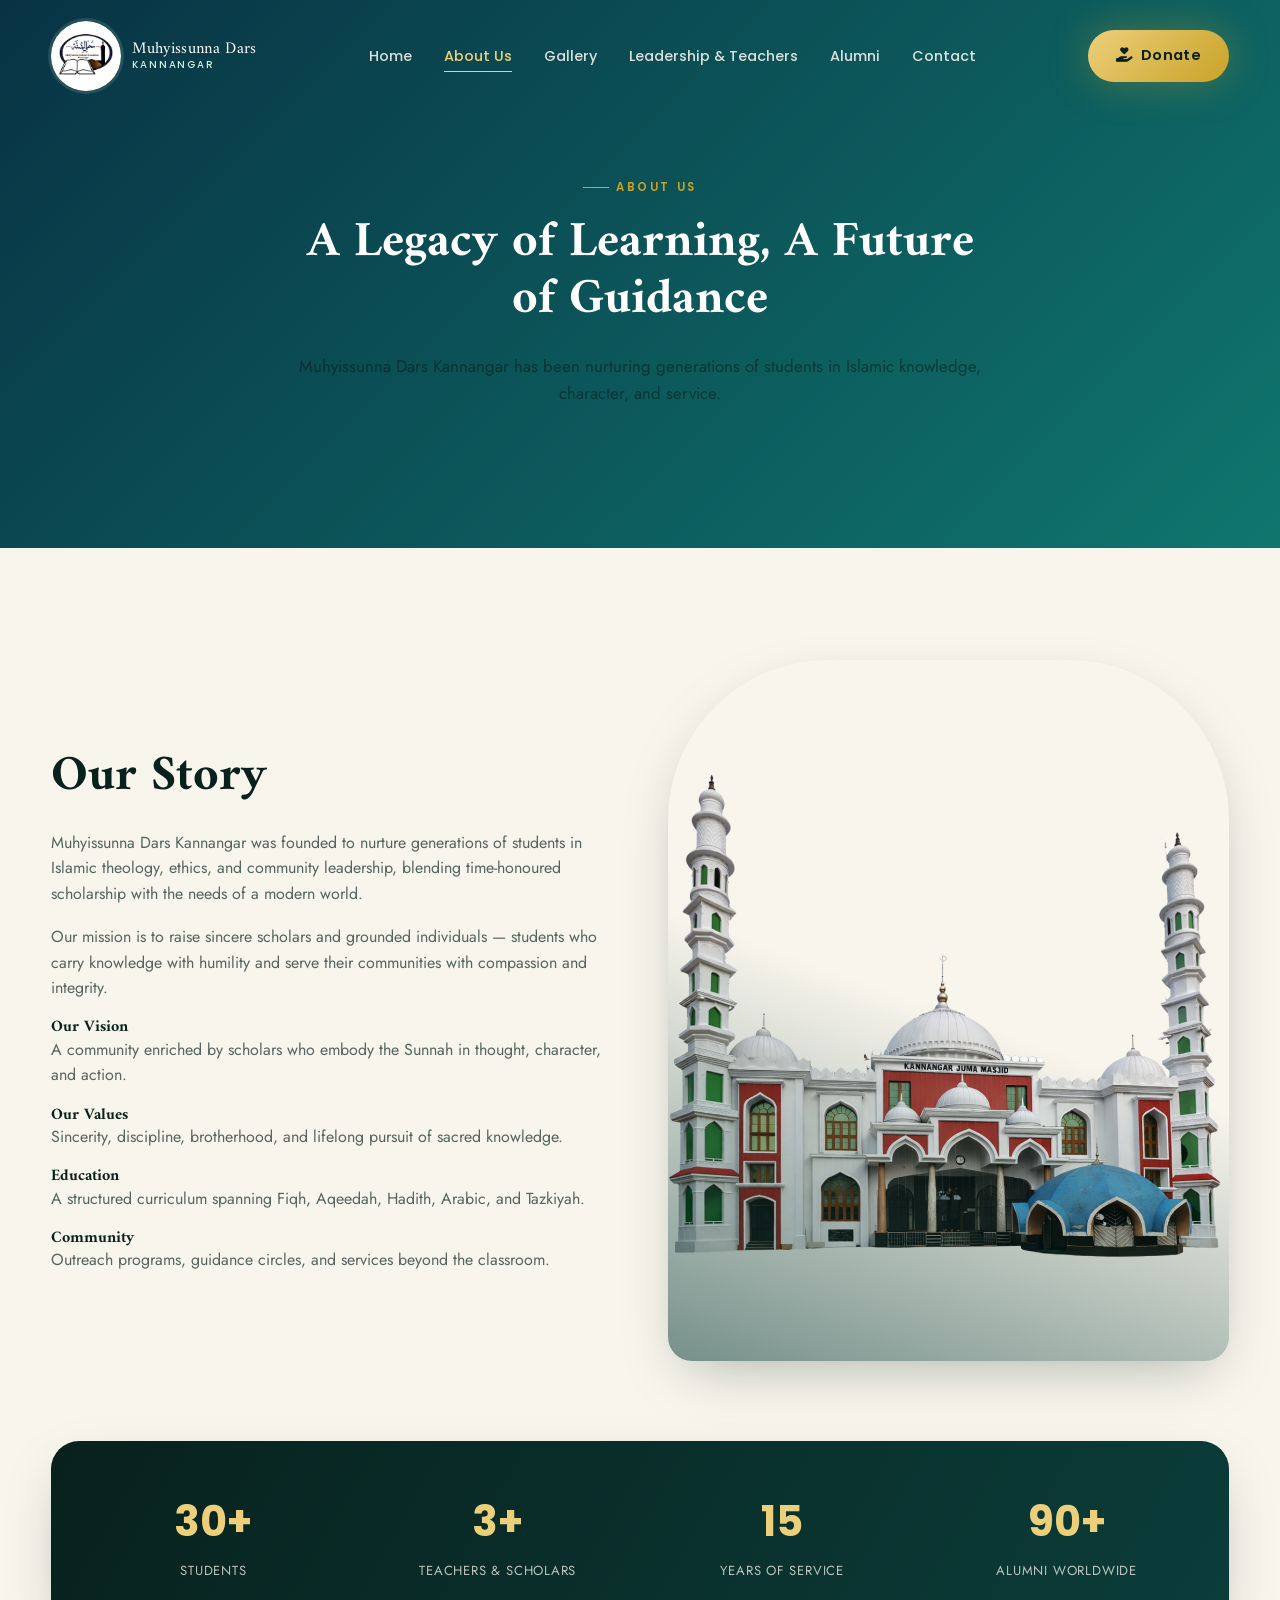
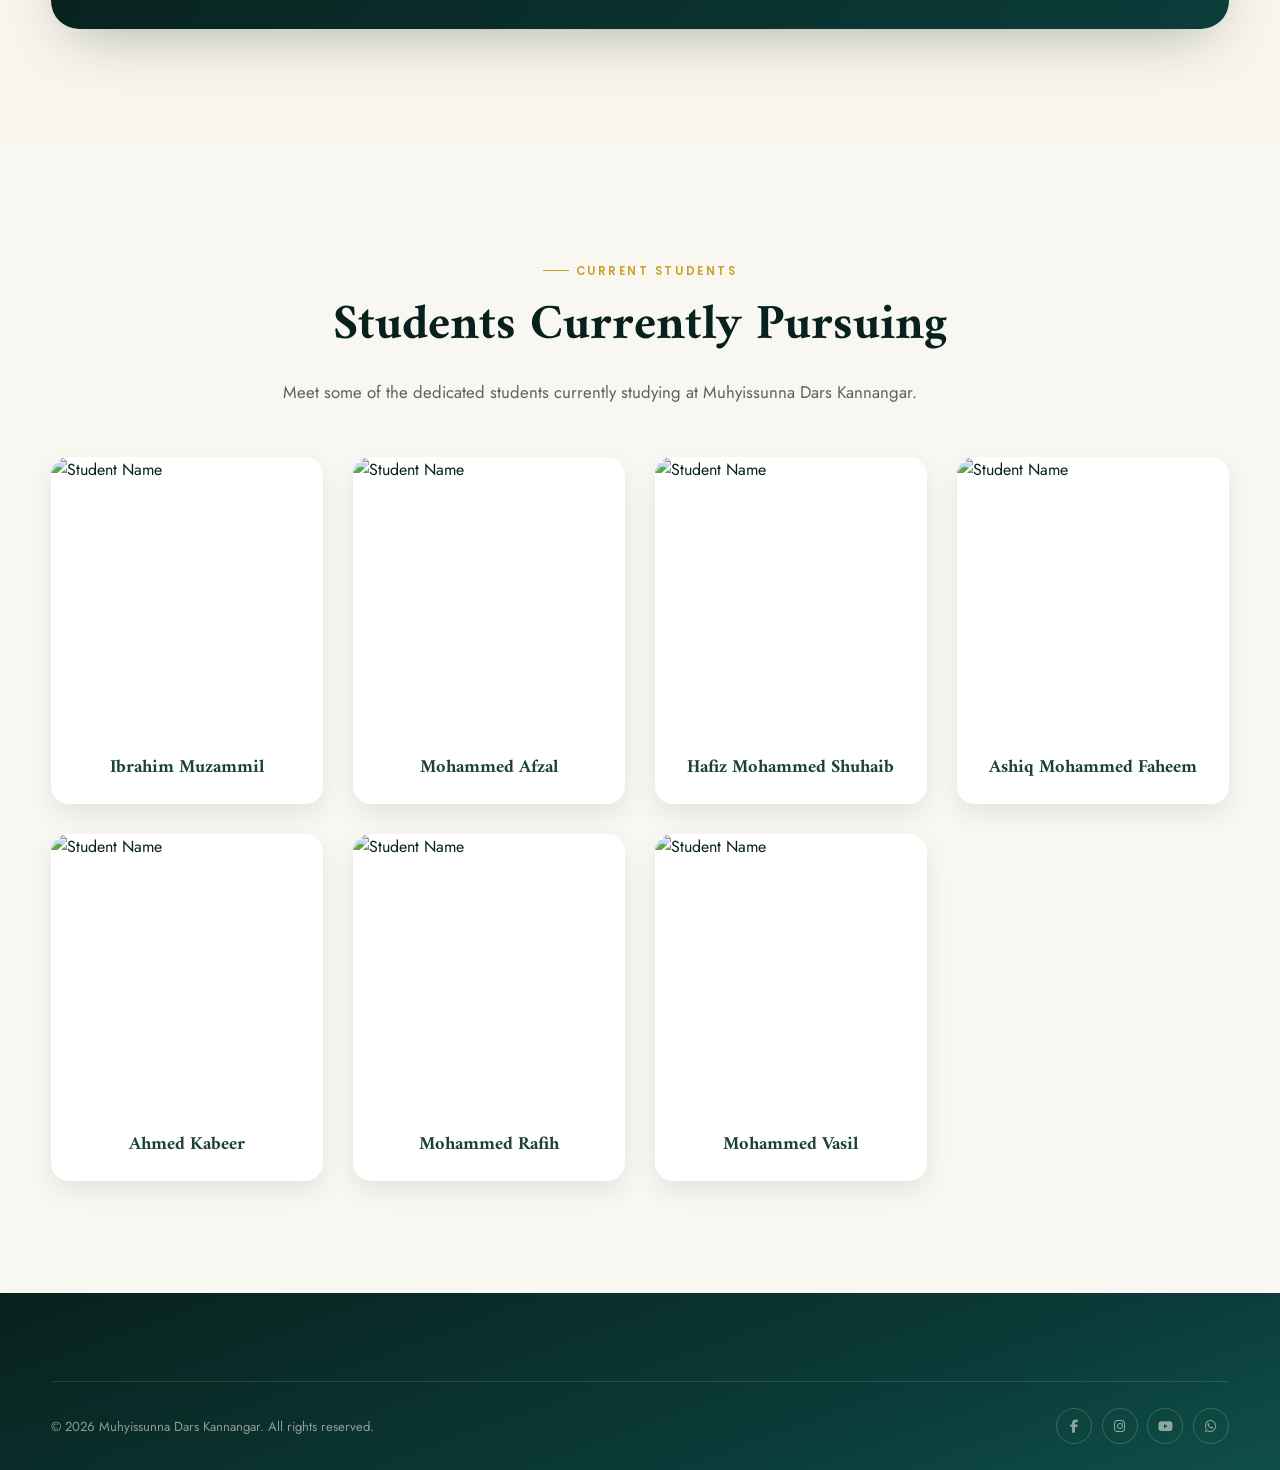
==== commit a963e17b: "Update about.html" ====
--- a/about.html
+++ b/about.html
@@ -24,7 +24,9 @@
         <div class="container">
 
             <a href="index.html" class="brand">
-                <div class="brand-mark">M</div>
+                  <div class="brand-mark">
+  <img src="images/kngrdarslogo.jpeg" alt="Logo" class="brand-logo">
+</div>
 
                 <div class="brand-name">
                     Muhyissunna Dars
--- a/style.css
+++ b/style.css
@@ -805,3 +805,21 @@
         font-size: 2rem;
     }
 }
+
+
+.brand-mark {
+    width: 70px;
+    height: 70px;
+    border-radius: 50%;
+    overflow: hidden;
+    display: flex;
+    justify-content: center;
+    align-items: center;
+}
+
+.brand-logo {
+    width: 100%;
+    height: 100%;
+    object-fit: cover; /* Fills the circle */
+    border-radius: 50%;
+}
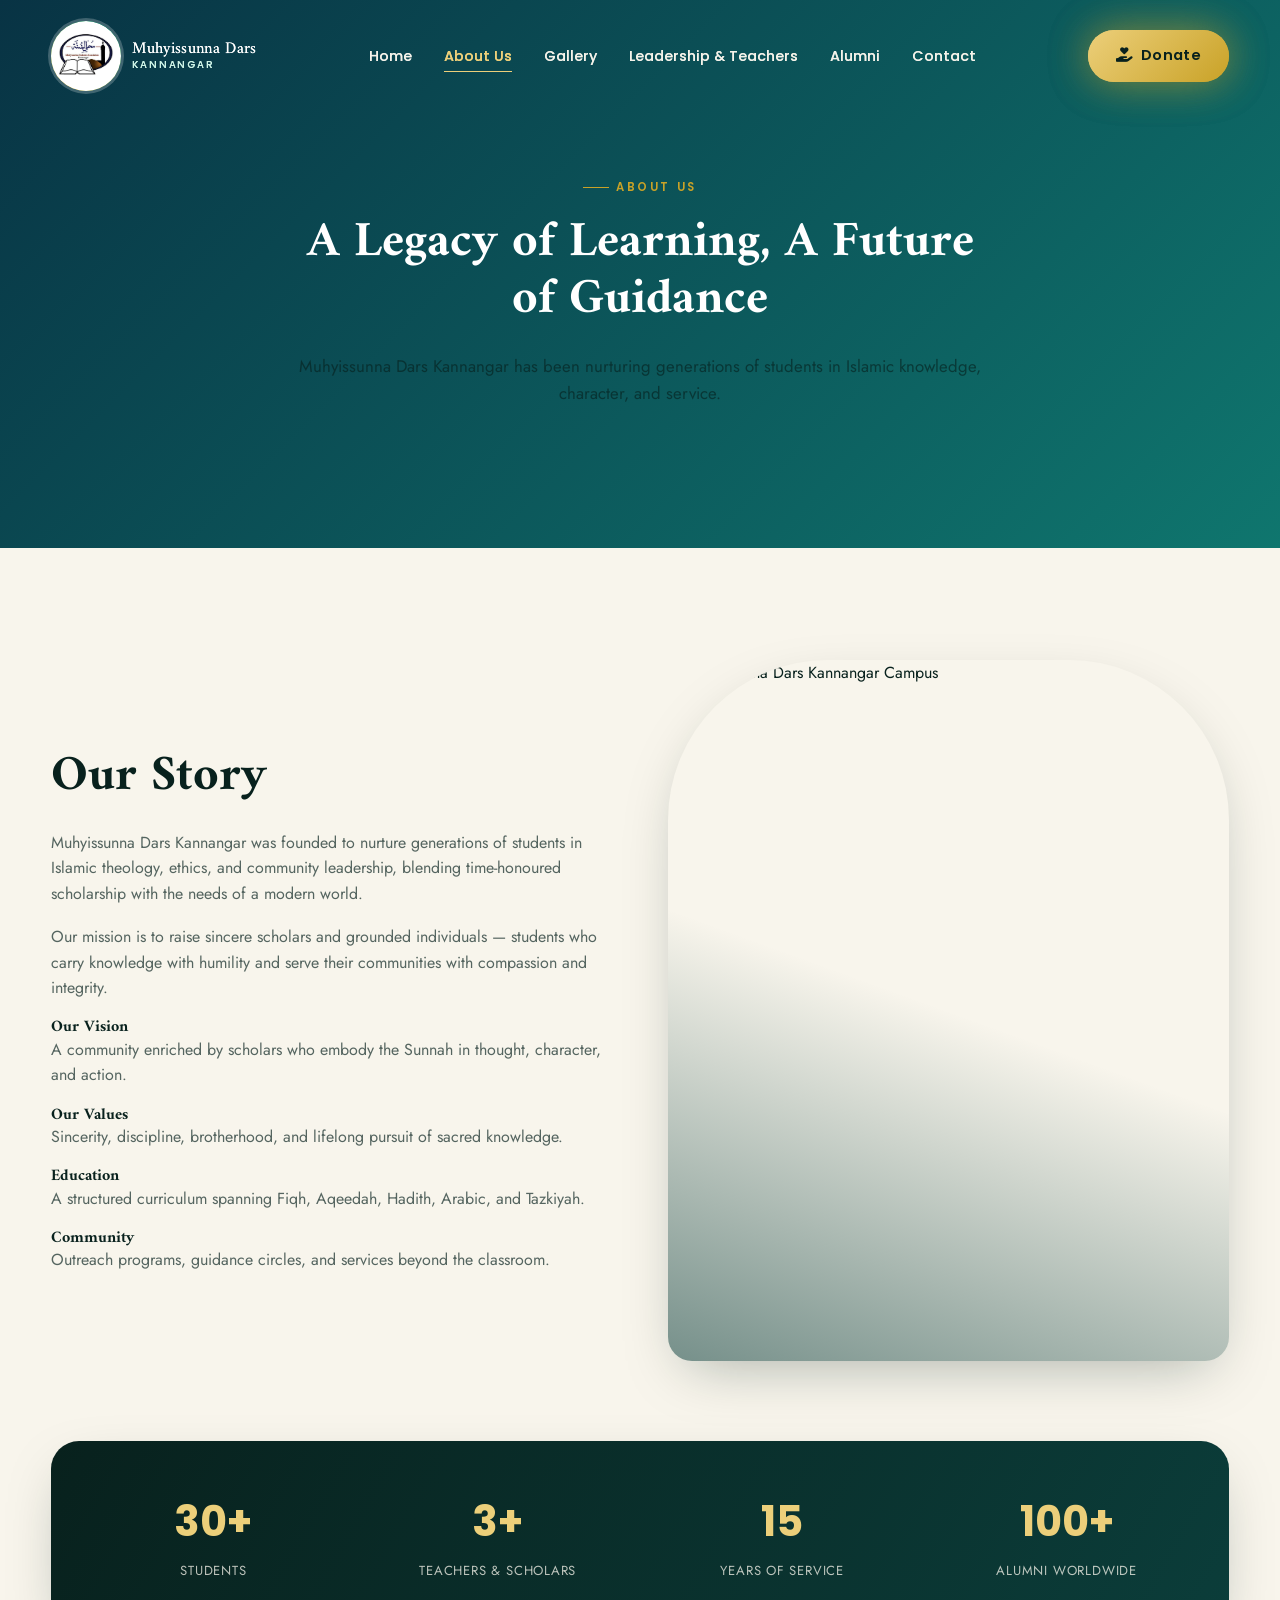
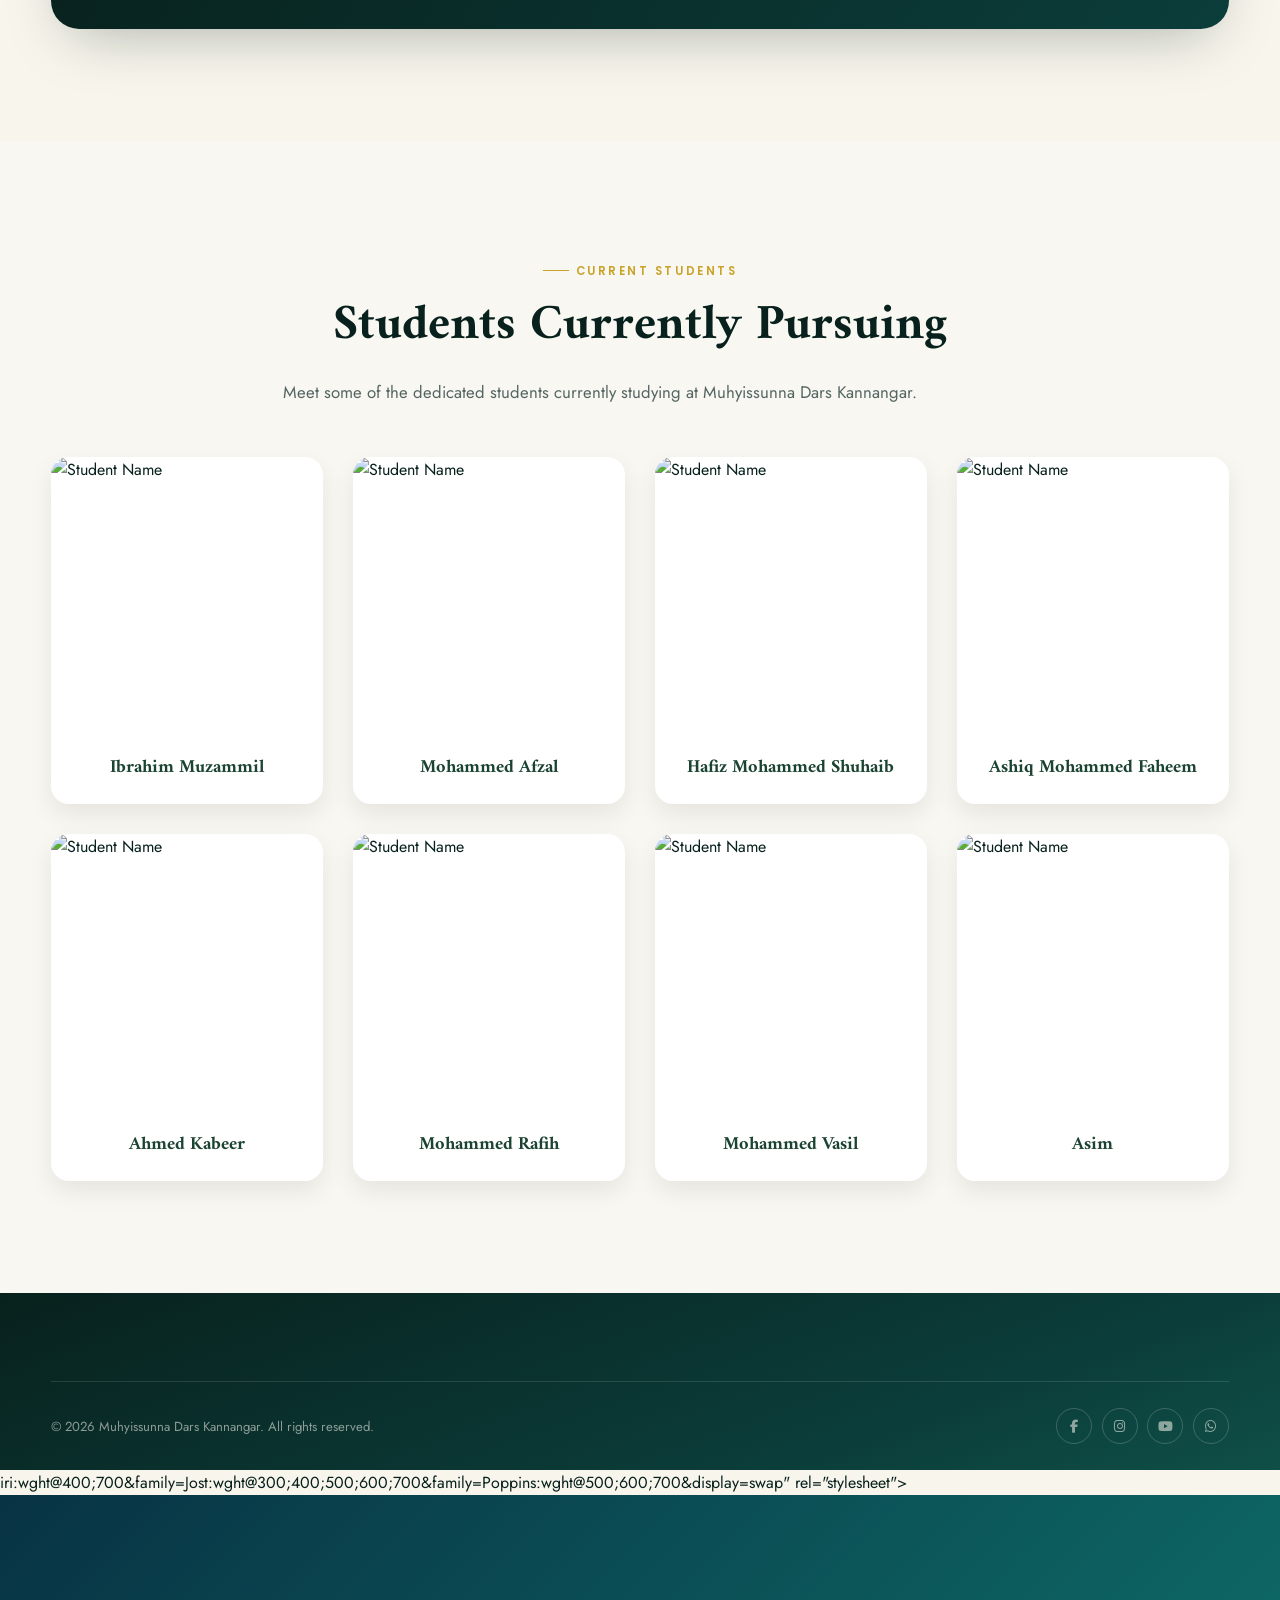
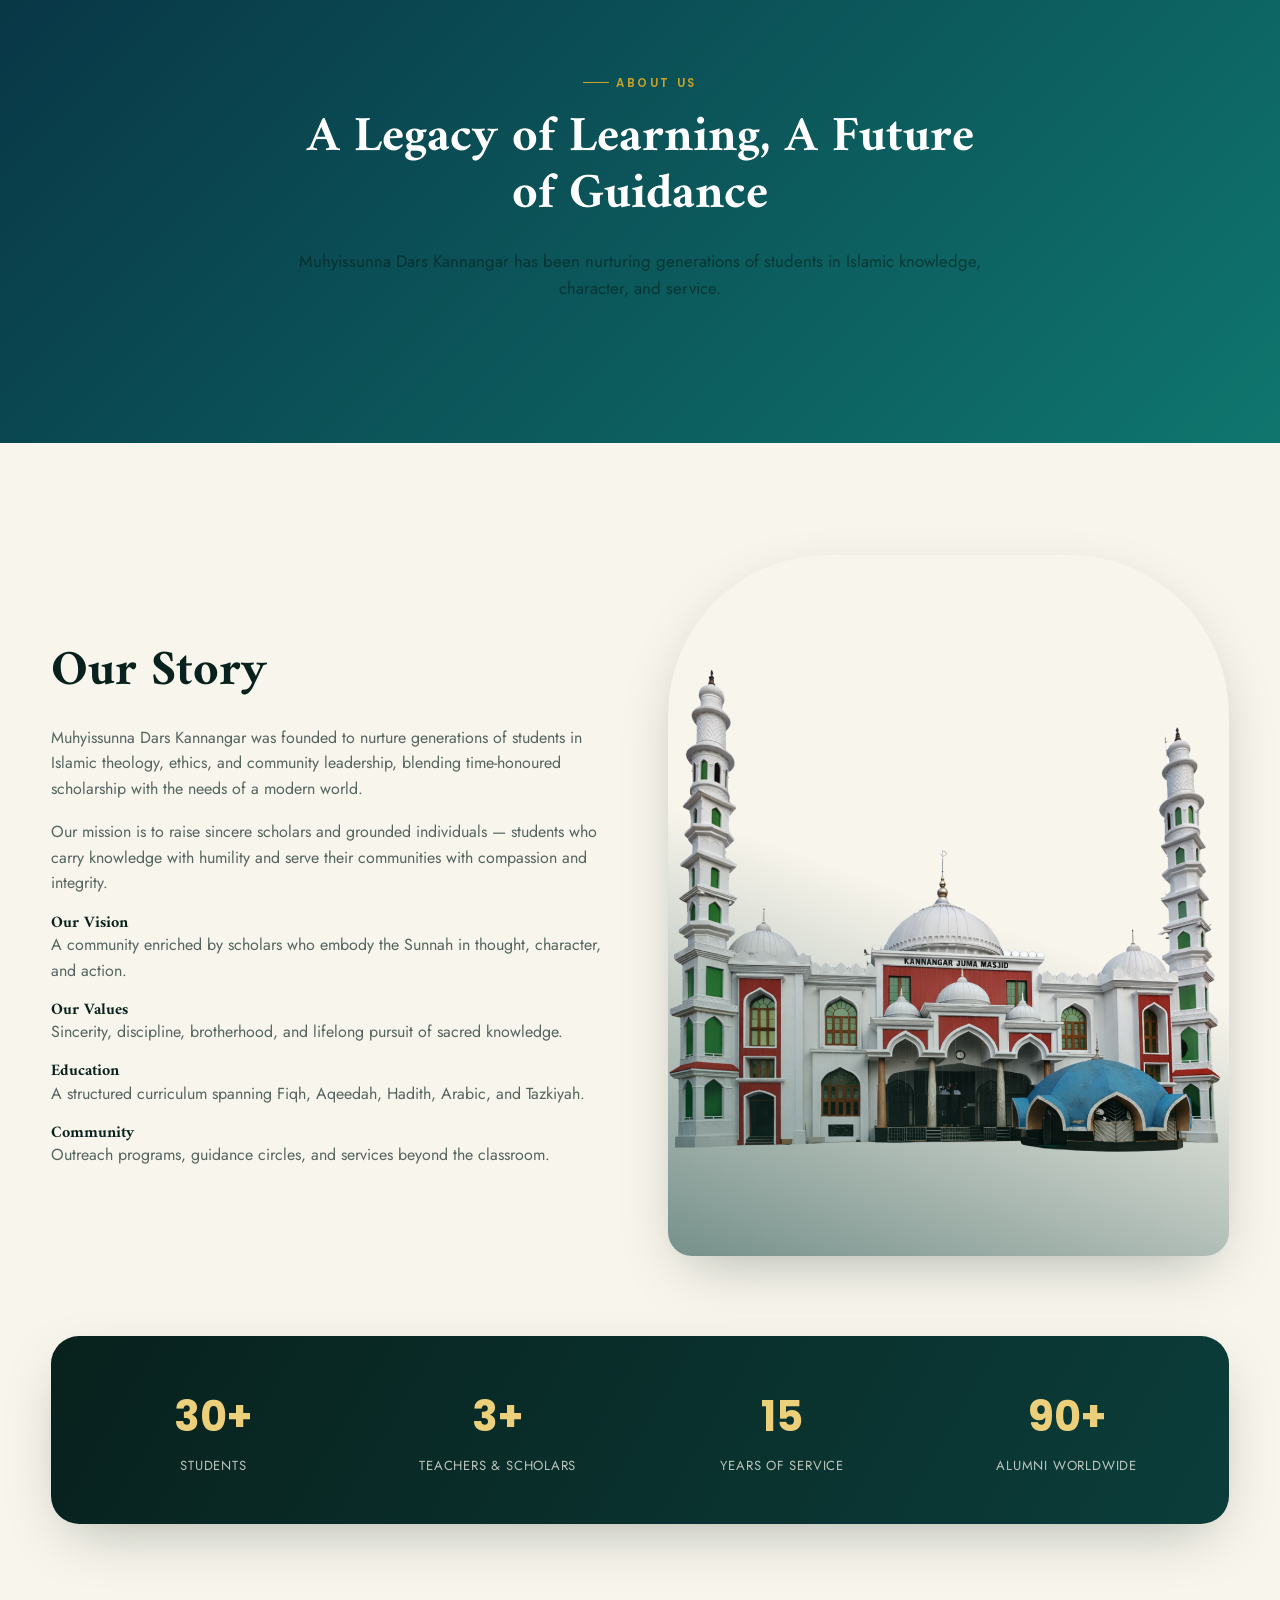
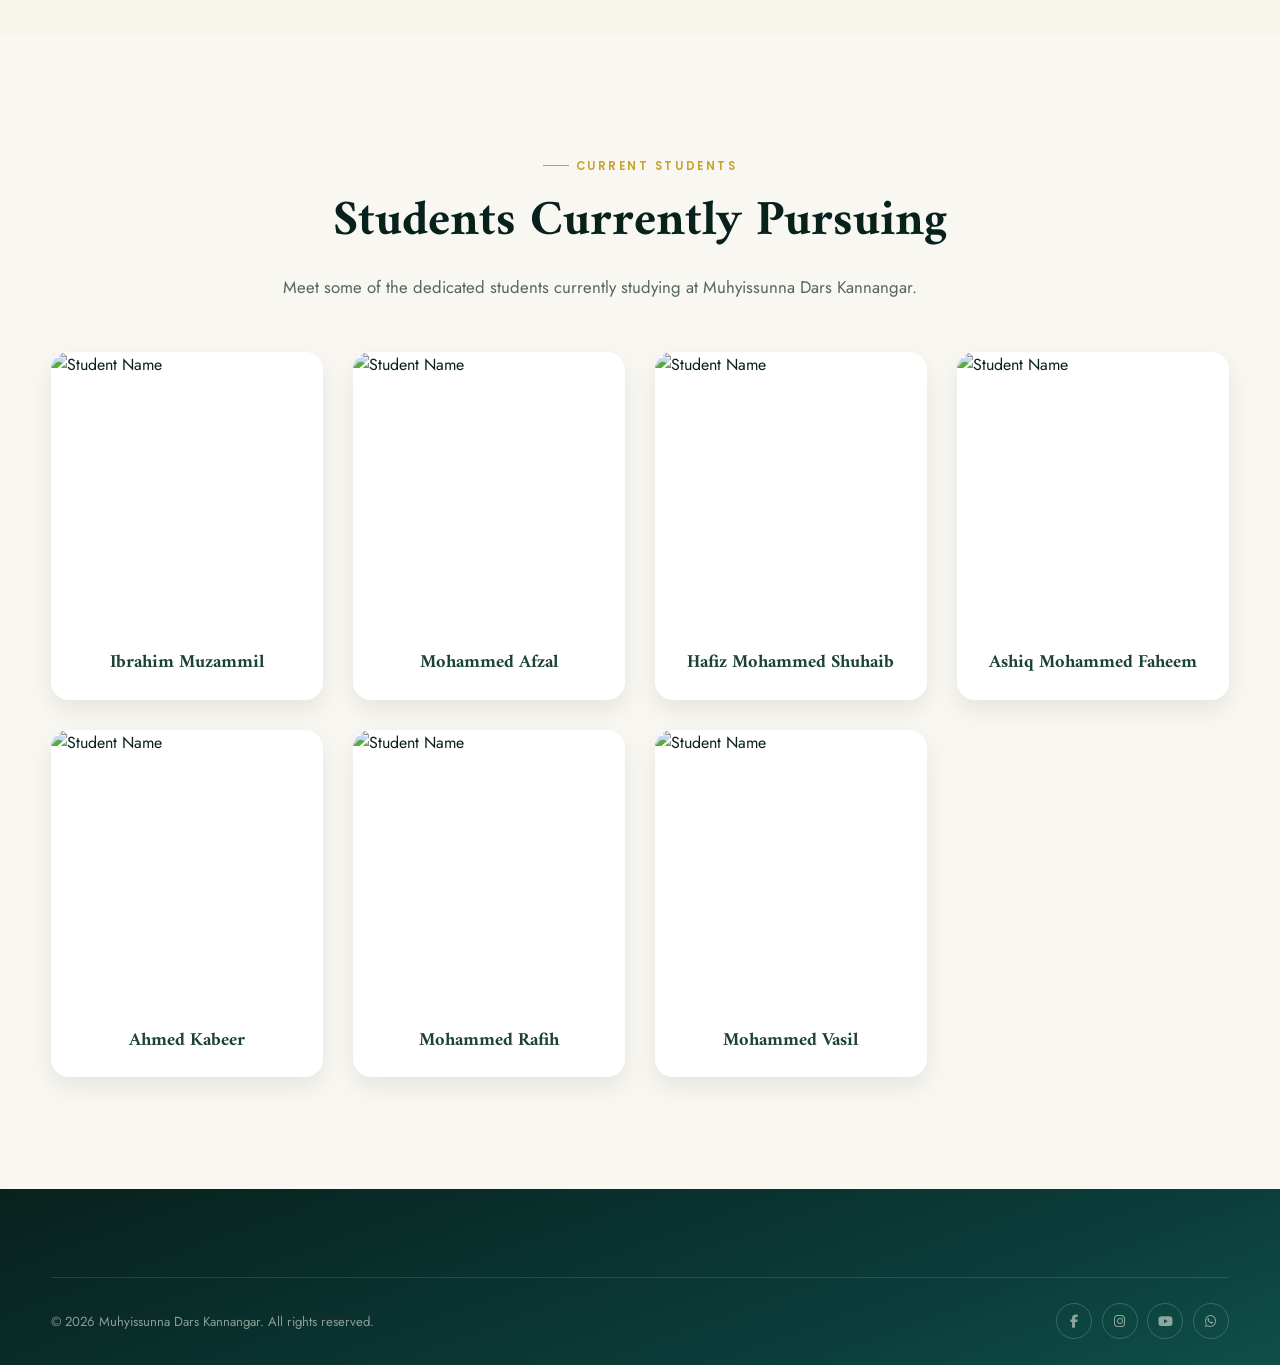
==== commit 5de6c63c: "Update about.html" ====
--- a/about.html
+++ b/about.html
@@ -8,6 +8,16 @@
 
     <link rel="preconnect" href="https://fonts.googleapis.com">
 
+    <link href="https://fonts.googleapis.com/css2?family=Am<!DOCTYPE html>
+<html lang="en">
+<head>
+    <meta charset="UTF-8">
+    <meta name="viewport" content="width=device-width, initial-scale=1.0">
+
+    <title>About Us | Muhyissunna Dars Kannangar</title>
+
+    <link rel="preconnect" href="https://fonts.googleapis.com">
+
     <link href="https://fonts.googleapis.com/css2?family=Amiri:wght@400;700&family=Jost:wght@300;400;500;600;700&family=Poppins:wght@500;600;700&display=swap" rel="stylesheet">
 
     <link rel="stylesheet"
@@ -24,9 +34,7 @@
         <div class="container">
 
             <a href="index.html" class="brand">
-                  <div class="brand-mark">
-  <img src="images/kngrdarslogo.jpeg" alt="Logo" class="brand-logo">
-</div>
+                <div class="brand-mark">M</div>
 
                 <div class="brand-name">
                     Muhyissunna Dars
@@ -154,7 +162,8 @@
                 </div>
 
                 <div class="about-visual">
-                    <img src="images/kngr mosque.png" alt="Muhyissunna Dars Kannangar campus">
+                    <img src="images/about-campus.jpg"
+                        alt="Muhyissunna Dars Kannangar Campus">
                 </div>
 
             </div>
@@ -177,7 +186,7 @@
                 </div>
 
                 <div class="counter-item">
-                    <div class="num">90+</div>
+                    <div class="num">100+</div>
                     <div class="label">Alumni Worldwide</div>
                 </div>
 
@@ -208,7 +217,7 @@
         <div class="students-grid">
 
             <div class="student-card">
-                <img src="images/student1.jpg" alt="Student Name">
+                <img src="images/muzammil.jpeg" alt="Student Name">
                 <div class="student-info">
                     <h3>Ibrahim Muzammil</h3>
                   
@@ -224,7 +233,7 @@
             </div>
 
             <div class="student-card">
-                <img src="images/student3.jpg" alt="Student Name">
+                <img src="images/shuhaibkngr.jpeg" alt="Student Name">
                 <div class="student-info">
                     <h3>Hafiz Mohammed Shuhaib </h3>
                    
@@ -232,7 +241,7 @@
             </div>
 
             <div class="student-card">
-                <img src="images/student4.jpg" alt="Student Name">
+                <img src="images/faheem.jpeg" alt="Student Name">
                 <div class="student-info">
                     <h3>Ashiq Mohammed Faheem</h3>
                     
@@ -259,6 +268,13 @@
                 <img src="images/student6.jpg" alt="Student Name">
                 <div class="student-info">
                     <h3>Mohammed Vasil</h3>
+                  
+                </div>
+            </div>
+           <div class="student-card">
+                <img src="images/asimmanjanady.jpeg" alt="Student Name">
+                <div class="student-info">
+                    <h3>Asim</h3>
                   
                 </div>
             </div>
@@ -296,4 +312,292 @@
     <script src="script.js"></script>
 
 </body>
+</html>iri:wght@400;700&family=Jost:wght@300;400;500;600;700&family=Poppins:wght@500;600;700&display=swap" rel="stylesheet">
+
+    <link rel="stylesheet"
+        href="https://cdnjs.cloudflare.com/ajax/libs/font-awesome/6.5.1/css/all.min.css">
+
+    <link rel="stylesheet" href="style.css">
+</head>
+
+<body>
+
+    <!-- NAVBAR -->
+
+    <nav class="navbar">
+        <div class="container">
+
+            <a href="index.html" class="brand">
+                  <div class="brand-mark">
+  <img src="images/kngrdarslogo.jpeg" alt="Logo" class="brand-logo">
+</div>
+
+                <div class="brand-name">
+                    Muhyissunna Dars
+                    <small>KANNANGAR</small>
+                </div>
+            </a>
+
+            <ul class="nav-links">
+                <li><a href="index.html">Home</a></li>
+                <li><a href="about.html" class="active">About Us</a></li>
+                <li><a href="gallery.html">Gallery</a></li>
+                <li><a href="leadership.html">Leadership & Teachers</a></li>
+                <li><a href="alumni.html">Alumni</a></li>
+                <li><a href="contact.html">Contact</a></li>
+            </ul>
+
+            <div class="nav-cta">
+                <a href="donate.html" class="btn btn-gold">
+                    <i class="fa-solid fa-hand-holding-heart"></i>
+                    Donate
+                </a>
+
+                <button class="nav-toggle">
+                    <span></span>
+                    <span></span>
+                    <span></span>
+                </button>
+            </div>
+
+        </div>
+    </nav>
+
+    <!-- HERO -->
+
+    <section class="page-hero">
+        <div class="container">
+
+            <div class="section-head">
+                <div class="eyebrow">About Us</div>
+
+                <h1 class="section-title">
+                    A Legacy of Learning, A Future of Guidance
+                </h1>
+
+                <p class="section-lede">
+                    Muhyissunna Dars Kannangar has been nurturing
+                    generations of students in Islamic knowledge,
+                    character, and service.
+                </p>
+            </div>
+
+        </div>
+    </section>
+
+    <!-- ABOUT SECTION -->
+
+    <section class="about section-pad">
+
+        <div class="container">
+
+            <div class="about-grid">
+
+                <div class="about-copy">
+
+                    <h2 class="section-title">
+                        Our Story
+                    </h2>
+
+                    <p>
+                        Muhyissunna Dars Kannangar was founded to nurture
+                        generations of students in Islamic theology,
+                        ethics, and community leadership, blending
+                        time-honoured scholarship with the needs of a
+                        modern world.
+                    </p>
+
+                    <p>
+                        Our mission is to raise sincere scholars and
+                        grounded individuals — students who carry
+                        knowledge with humility and serve their
+                        communities with compassion and integrity.
+                    </p>
+
+                    <div class="value-cards">
+
+                        <div class="value-card">
+                            <h4>Our Vision</h4>
+
+                            <p>
+                                A community enriched by scholars who
+                                embody the Sunnah in thought, character,
+                                and action.
+                            </p>
+                        </div>
+
+                        <div class="value-card">
+                            <h4>Our Values</h4>
+
+                            <p>
+                                Sincerity, discipline, brotherhood, and
+                                lifelong pursuit of sacred knowledge.
+                            </p>
+                        </div>
+
+                        <div class="value-card">
+                            <h4>Education</h4>
+
+                            <p>
+                                A structured curriculum spanning Fiqh,
+                                Aqeedah, Hadith, Arabic, and Tazkiyah.
+                            </p>
+                        </div>
+
+                        <div class="value-card">
+                            <h4>Community</h4>
+
+                            <p>
+                                Outreach programs, guidance circles,
+                                and services beyond the classroom.
+                            </p>
+                        </div>
+
+                    </div>
+
+                </div>
+
+                <div class="about-visual">
+                    <img src="images/kngr mosque.png" alt="Muhyissunna Dars Kannangar campus">
+                </div>
+
+            </div>
+
+            <div class="counters">
+
+                <div class="counter-item">
+                    <div class="num">30+</div>
+                    <div class="label">Students</div>
+                </div>
+
+                <div class="counter-item">
+                    <div class="num">3+</div>
+                    <div class="label">Teachers & Scholars</div>
+                </div>
+
+                <div class="counter-item">
+                    <div class="num">15</div>
+                    <div class="label">Years of Service</div>
+                </div>
+
+                <div class="counter-item">
+                    <div class="num">90+</div>
+                    <div class="label">Alumni Worldwide</div>
+                </div>
+
+            </div>
+
+        </div>
+
+    </section>
+    <!-- current students -->
+<!-- CURRENT STUDENTS SECTION -->
+
+<section class="students section-pad">
+    <div class="container">
+
+        <div class="section-head">
+            <div class="eyebrow">Current Students</div>
+
+            <h2 class="section-title">
+                Students Currently Pursuing 
+            </h2>
+
+            <p class="section-lede">
+                Meet some of the dedicated students currently studying at
+                Muhyissunna Dars Kannangar.
+            </p>
+        </div>
+
+        <div class="students-grid">
+
+            <div class="student-card">
+                <img src="images/student1.jpg" alt="Student Name">
+                <div class="student-info">
+                    <h3>Ibrahim Muzammil</h3>
+                  
+                </div>
+            </div>
+
+            <div class="student-card">
+                <img src="images/student2.jpg" alt="Student Name">
+                <div class="student-info">
+                    <h3>Mohammed Afzal</h3>
+                   
+                </div>
+            </div>
+
+            <div class="student-card">
+                <img src="images/student3.jpg" alt="Student Name">
+                <div class="student-info">
+                    <h3>Hafiz Mohammed Shuhaib </h3>
+                   
+                </div>
+            </div>
+
+            <div class="student-card">
+                <img src="images/student4.jpg" alt="Student Name">
+                <div class="student-info">
+                    <h3>Ashiq Mohammed Faheem</h3>
+                    
+                </div>
+            </div>
+
+            <div class="student-card">
+                <img src="images/student5.jpg" alt="Student Name">
+                <div class="student-info">
+                    <h3>Ahmed Kabeer</h3>
+                    
+                </div>
+            </div>
+
+            <div class="student-card">
+                <img src="images/student6.jpg" alt="Student Name">
+                <div class="student-info">
+                    <h3>Mohammed Rafih</h3>
+                  
+                </div>
+            </div>
+
+               <div class="student-card">
+                <img src="images/student6.jpg" alt="Student Name">
+                <div class="student-info">
+                    <h3>Mohammed Vasil</h3>
+                  
+                </div>
+            </div>
+
+        </div>
+
+    </div>
+</section>
+    <!-- FOOTER -->
+
+    <footer>
+
+        <div class="container">
+
+            <div class="footer-bottom">
+
+                <div>
+                    &copy; 2026 Muhyissunna Dars Kannangar.
+                    All rights reserved.
+                </div>
+
+                <div class="footer-socials">
+                    <a href="#"><i class="fa-brands fa-facebook-f"></i></a>
+                    <a href="#"><i class="fa-brands fa-instagram"></i></a>
+                    <a href="#"><i class="fa-brands fa-youtube"></i></a>
+                    <a href="#"><i class="fa-brands fa-whatsapp"></i></a>
+                </div>
+
+            </div>
+
+        </div>
+
+    </footer>
+
+    <script src="script.js"></script>
+
+</body>
 </html>
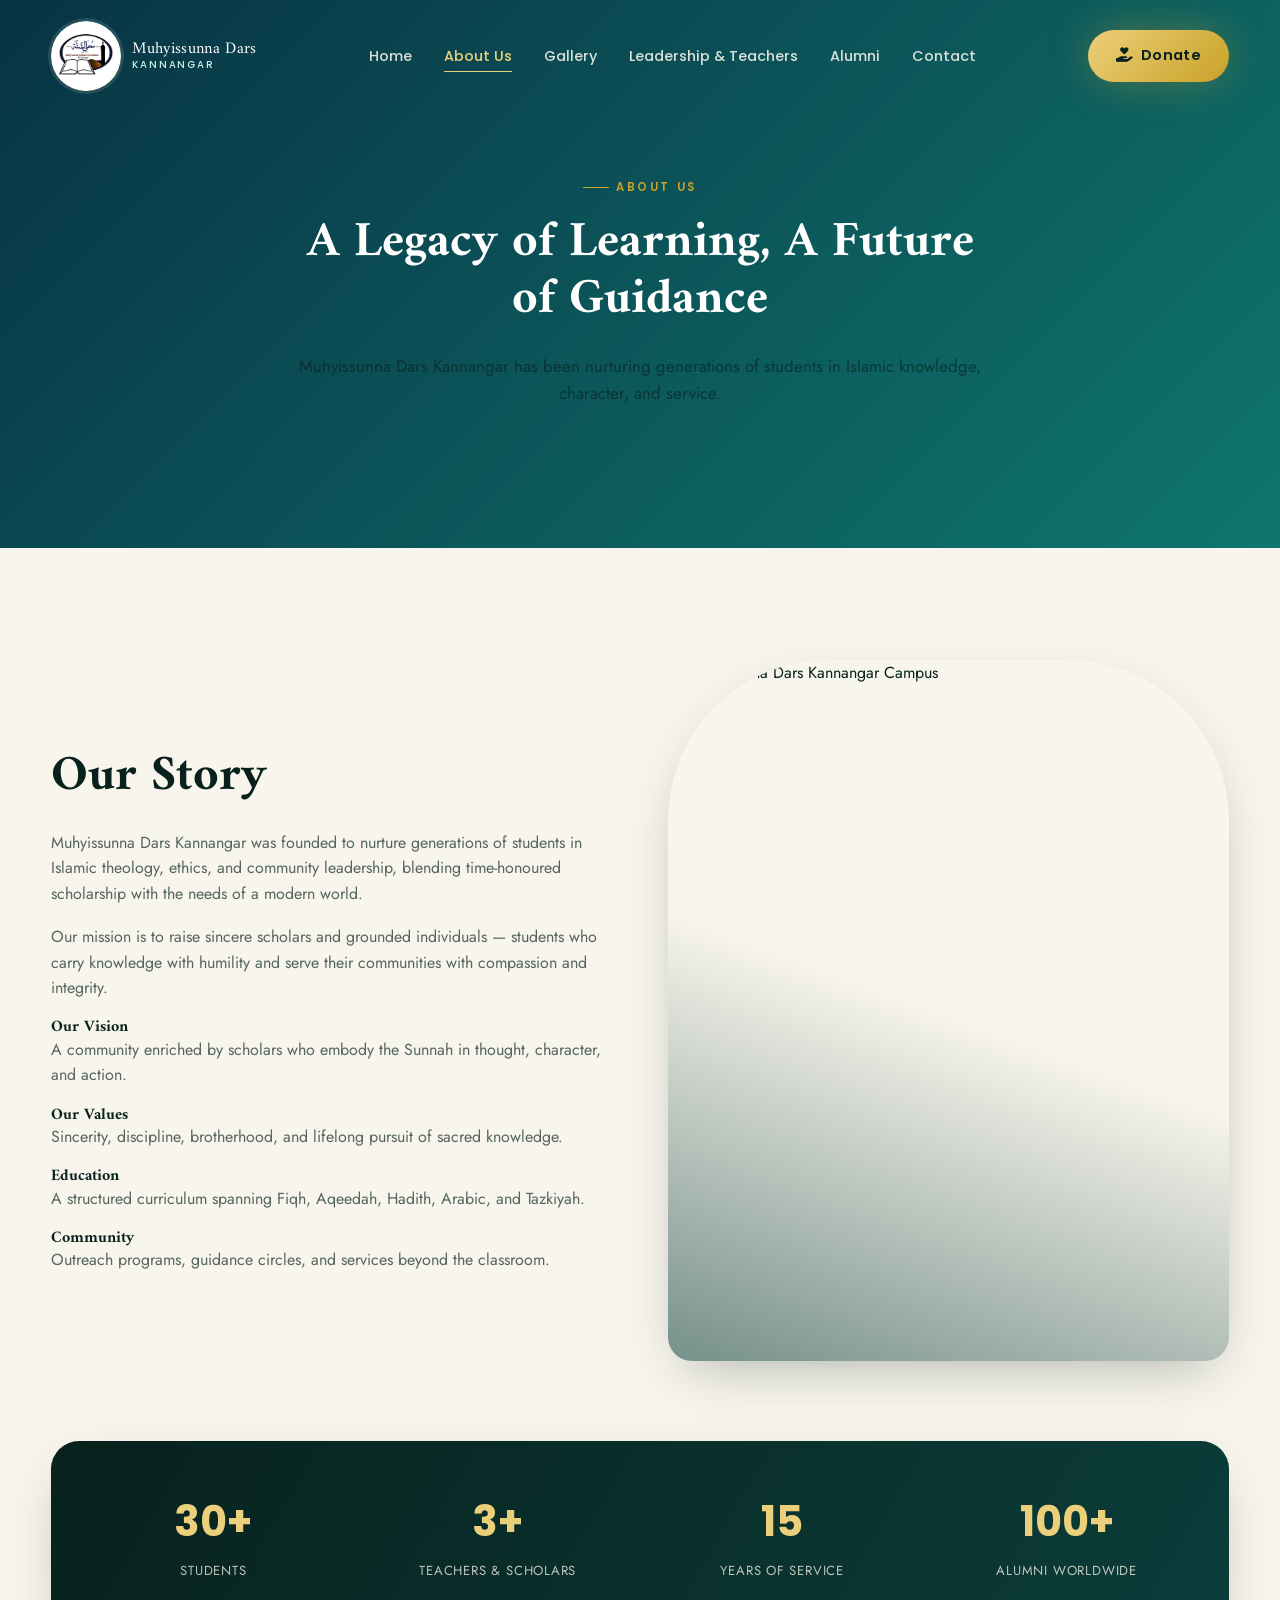
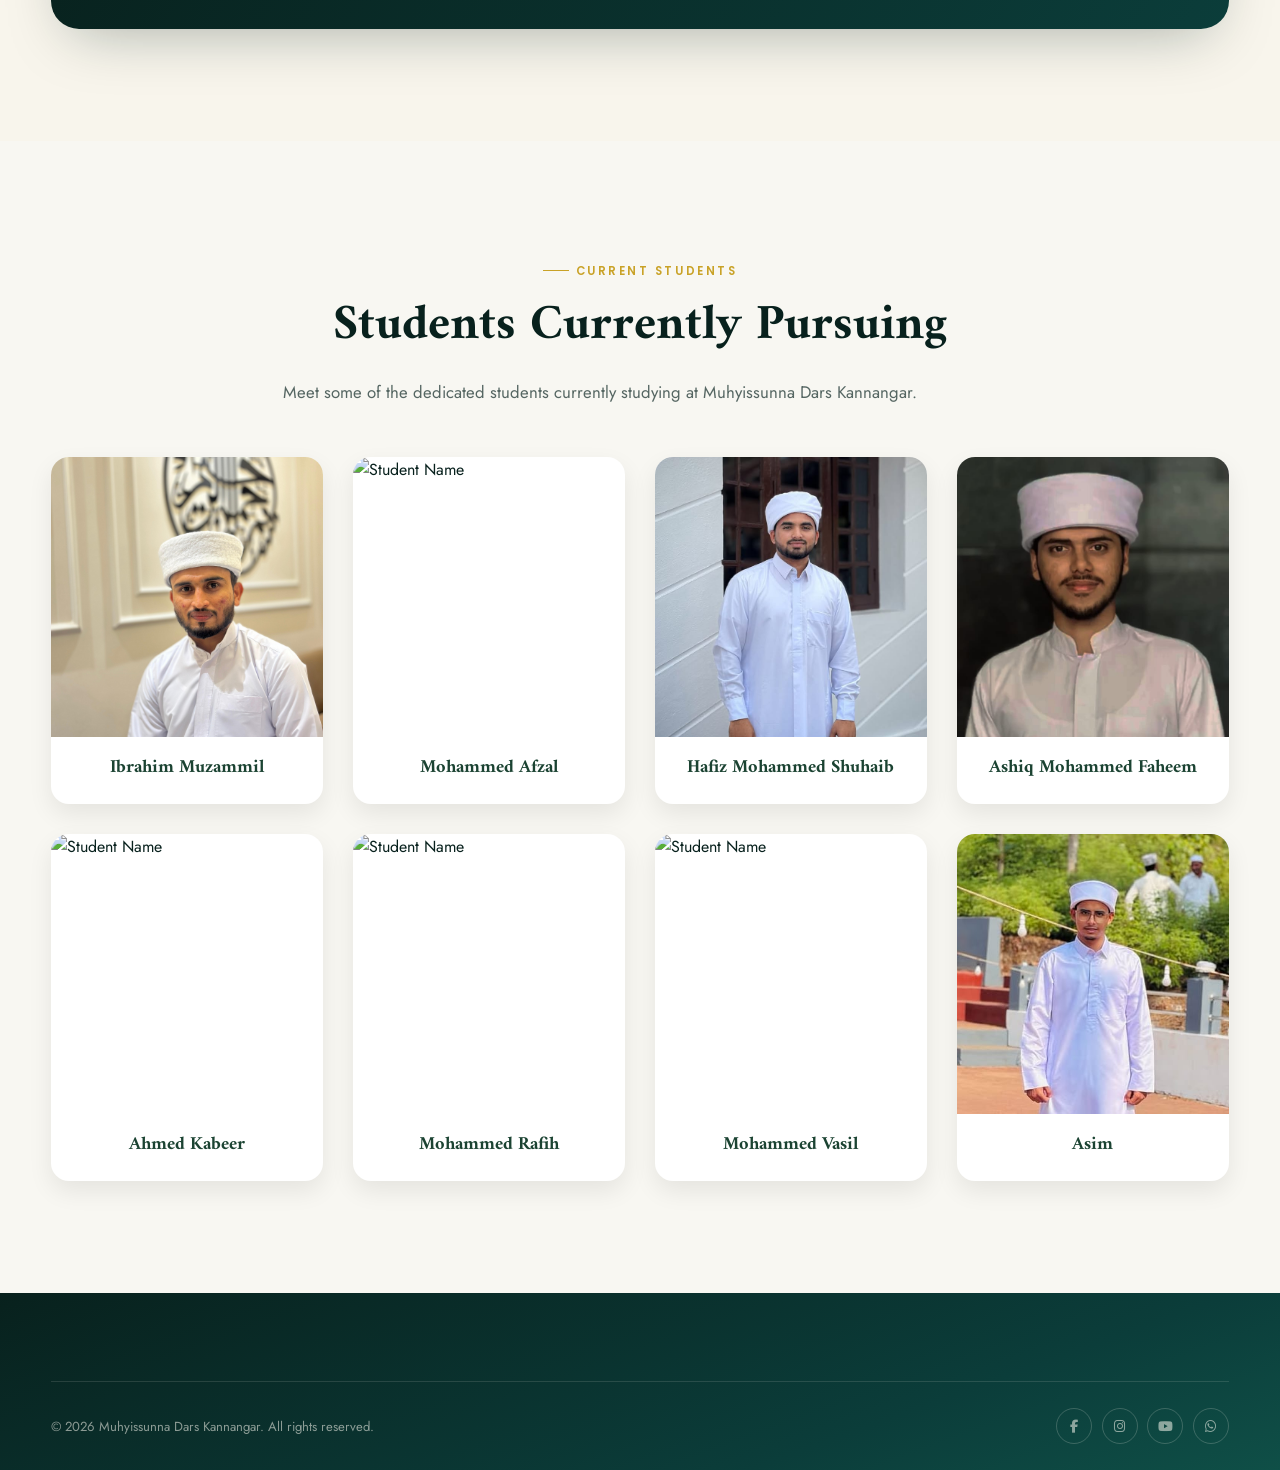
==== commit e0b40a76: "Update about.html" ====
--- a/about.html
+++ b/about.html
@@ -8,16 +8,6 @@
 
     <link rel="preconnect" href="https://fonts.googleapis.com">
 
-    <link href="https://fonts.googleapis.com/css2?family=Am<!DOCTYPE html>
-<html lang="en">
-<head>
-    <meta charset="UTF-8">
-    <meta name="viewport" content="width=device-width, initial-scale=1.0">
-
-    <title>About Us | Muhyissunna Dars Kannangar</title>
-
-    <link rel="preconnect" href="https://fonts.googleapis.com">
-
     <link href="https://fonts.googleapis.com/css2?family=Amiri:wght@400;700&family=Jost:wght@300;400;500;600;700&family=Poppins:wght@500;600;700&display=swap" rel="stylesheet">
 
     <link rel="stylesheet"
@@ -34,7 +24,9 @@
         <div class="container">
 
             <a href="index.html" class="brand">
-                <div class="brand-mark">M</div>
+                 <div class="brand-mark">
+  <img src="images/kngrdarslogo.jpeg" alt="Logo" class="brand-logo">
+</div>
 
                 <div class="brand-name">
                     Muhyissunna Dars
@@ -312,292 +304,4 @@
     <script src="script.js"></script>
 
 </body>
-</html>iri:wght@400;700&family=Jost:wght@300;400;500;600;700&family=Poppins:wght@500;600;700&display=swap" rel="stylesheet">
-
-    <link rel="stylesheet"
-        href="https://cdnjs.cloudflare.com/ajax/libs/font-awesome/6.5.1/css/all.min.css">
-
-    <link rel="stylesheet" href="style.css">
-</head>
-
-<body>
-
-    <!-- NAVBAR -->
-
-    <nav class="navbar">
-        <div class="container">
-
-            <a href="index.html" class="brand">
-                  <div class="brand-mark">
-  <img src="images/kngrdarslogo.jpeg" alt="Logo" class="brand-logo">
-</div>
-
-                <div class="brand-name">
-                    Muhyissunna Dars
-                    <small>KANNANGAR</small>
-                </div>
-            </a>
-
-            <ul class="nav-links">
-                <li><a href="index.html">Home</a></li>
-                <li><a href="about.html" class="active">About Us</a></li>
-                <li><a href="gallery.html">Gallery</a></li>
-                <li><a href="leadership.html">Leadership & Teachers</a></li>
-                <li><a href="alumni.html">Alumni</a></li>
-                <li><a href="contact.html">Contact</a></li>
-            </ul>
-
-            <div class="nav-cta">
-                <a href="donate.html" class="btn btn-gold">
-                    <i class="fa-solid fa-hand-holding-heart"></i>
-                    Donate
-                </a>
-
-                <button class="nav-toggle">
-                    <span></span>
-                    <span></span>
-                    <span></span>
-                </button>
-            </div>
-
-        </div>
-    </nav>
-
-    <!-- HERO -->
-
-    <section class="page-hero">
-        <div class="container">
-
-            <div class="section-head">
-                <div class="eyebrow">About Us</div>
-
-                <h1 class="section-title">
-                    A Legacy of Learning, A Future of Guidance
-                </h1>
-
-                <p class="section-lede">
-                    Muhyissunna Dars Kannangar has been nurturing
-                    generations of students in Islamic knowledge,
-                    character, and service.
-                </p>
-            </div>
-
-        </div>
-    </section>
-
-    <!-- ABOUT SECTION -->
-
-    <section class="about section-pad">
-
-        <div class="container">
-
-            <div class="about-grid">
-
-                <div class="about-copy">
-
-                    <h2 class="section-title">
-                        Our Story
-                    </h2>
-
-                    <p>
-                        Muhyissunna Dars Kannangar was founded to nurture
-                        generations of students in Islamic theology,
-                        ethics, and community leadership, blending
-                        time-honoured scholarship with the needs of a
-                        modern world.
-                    </p>
-
-                    <p>
-                        Our mission is to raise sincere scholars and
-                        grounded individuals — students who carry
-                        knowledge with humility and serve their
-                        communities with compassion and integrity.
-                    </p>
-
-                    <div class="value-cards">
-
-                        <div class="value-card">
-                            <h4>Our Vision</h4>
-
-                            <p>
-                                A community enriched by scholars who
-                                embody the Sunnah in thought, character,
-                                and action.
-                            </p>
-                        </div>
-
-                        <div class="value-card">
-                            <h4>Our Values</h4>
-
-                            <p>
-                                Sincerity, discipline, brotherhood, and
-                                lifelong pursuit of sacred knowledge.
-                            </p>
-                        </div>
-
-                        <div class="value-card">
-                            <h4>Education</h4>
-
-                            <p>
-                                A structured curriculum spanning Fiqh,
-                                Aqeedah, Hadith, Arabic, and Tazkiyah.
-                            </p>
-                        </div>
-
-                        <div class="value-card">
-                            <h4>Community</h4>
-
-                            <p>
-                                Outreach programs, guidance circles,
-                                and services beyond the classroom.
-                            </p>
-                        </div>
-
-                    </div>
-
-                </div>
-
-                <div class="about-visual">
-                    <img src="images/kngr mosque.png" alt="Muhyissunna Dars Kannangar campus">
-                </div>
-
-            </div>
-
-            <div class="counters">
-
-                <div class="counter-item">
-                    <div class="num">30+</div>
-                    <div class="label">Students</div>
-                </div>
-
-                <div class="counter-item">
-                    <div class="num">3+</div>
-                    <div class="label">Teachers & Scholars</div>
-                </div>
-
-                <div class="counter-item">
-                    <div class="num">15</div>
-                    <div class="label">Years of Service</div>
-                </div>
-
-                <div class="counter-item">
-                    <div class="num">90+</div>
-                    <div class="label">Alumni Worldwide</div>
-                </div>
-
-            </div>
-
-        </div>
-
-    </section>
-    <!-- current students -->
-<!-- CURRENT STUDENTS SECTION -->
-
-<section class="students section-pad">
-    <div class="container">
-
-        <div class="section-head">
-            <div class="eyebrow">Current Students</div>
-
-            <h2 class="section-title">
-                Students Currently Pursuing 
-            </h2>
-
-            <p class="section-lede">
-                Meet some of the dedicated students currently studying at
-                Muhyissunna Dars Kannangar.
-            </p>
-        </div>
-
-        <div class="students-grid">
-
-            <div class="student-card">
-                <img src="images/student1.jpg" alt="Student Name">
-                <div class="student-info">
-                    <h3>Ibrahim Muzammil</h3>
-                  
-                </div>
-            </div>
-
-            <div class="student-card">
-                <img src="images/student2.jpg" alt="Student Name">
-                <div class="student-info">
-                    <h3>Mohammed Afzal</h3>
-                   
-                </div>
-            </div>
-
-            <div class="student-card">
-                <img src="images/student3.jpg" alt="Student Name">
-                <div class="student-info">
-                    <h3>Hafiz Mohammed Shuhaib </h3>
-                   
-                </div>
-            </div>
-
-            <div class="student-card">
-                <img src="images/student4.jpg" alt="Student Name">
-                <div class="student-info">
-                    <h3>Ashiq Mohammed Faheem</h3>
-                    
-                </div>
-            </div>
-
-            <div class="student-card">
-                <img src="images/student5.jpg" alt="Student Name">
-                <div class="student-info">
-                    <h3>Ahmed Kabeer</h3>
-                    
-                </div>
-            </div>
-
-            <div class="student-card">
-                <img src="images/student6.jpg" alt="Student Name">
-                <div class="student-info">
-                    <h3>Mohammed Rafih</h3>
-                  
-                </div>
-            </div>
-
-               <div class="student-card">
-                <img src="images/student6.jpg" alt="Student Name">
-                <div class="student-info">
-                    <h3>Mohammed Vasil</h3>
-                  
-                </div>
-            </div>
-
-        </div>
-
-    </div>
-</section>
-    <!-- FOOTER -->
-
-    <footer>
-
-        <div class="container">
-
-            <div class="footer-bottom">
-
-                <div>
-                    &copy; 2026 Muhyissunna Dars Kannangar.
-                    All rights reserved.
-                </div>
-
-                <div class="footer-socials">
-                    <a href="#"><i class="fa-brands fa-facebook-f"></i></a>
-                    <a href="#"><i class="fa-brands fa-instagram"></i></a>
-                    <a href="#"><i class="fa-brands fa-youtube"></i></a>
-                    <a href="#"><i class="fa-brands fa-whatsapp"></i></a>
-                </div>
-
-            </div>
-
-        </div>
-
-    </footer>
-
-    <script src="script.js"></script>
-
-</body>
 </html>
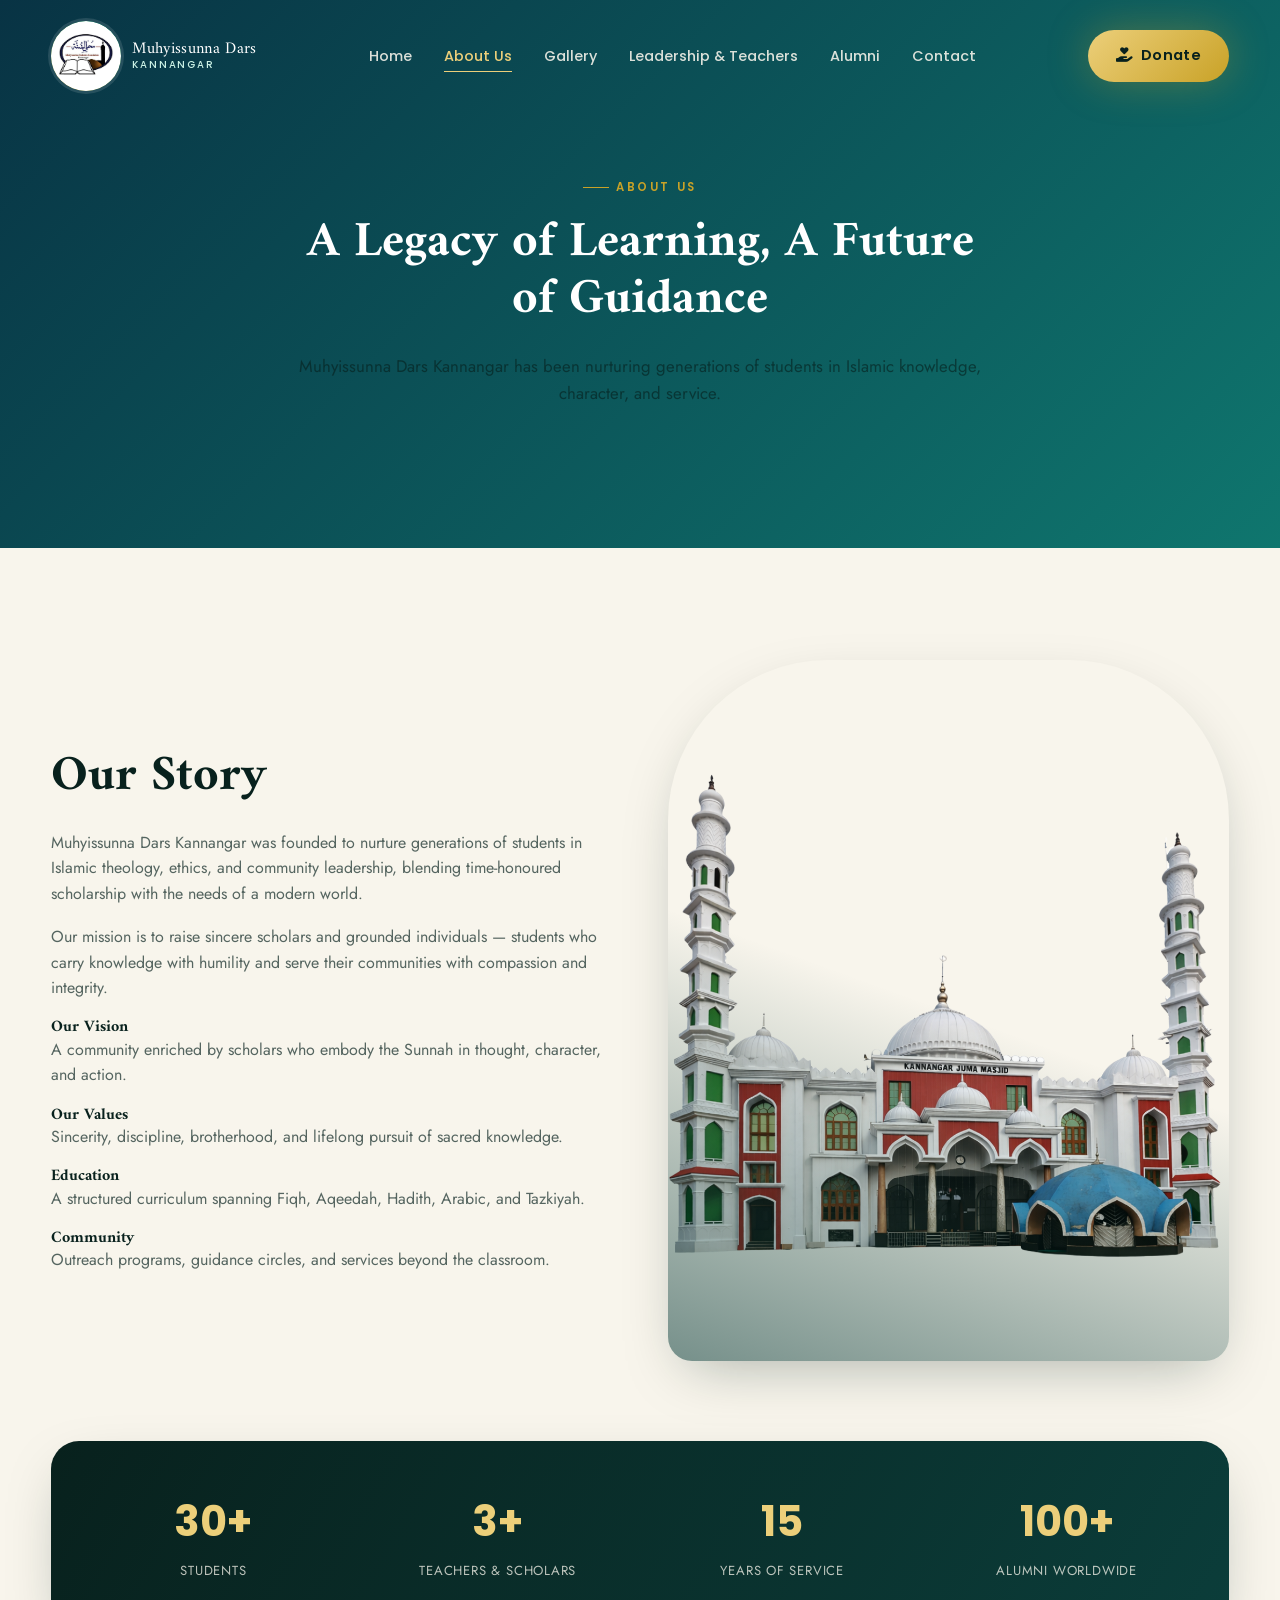
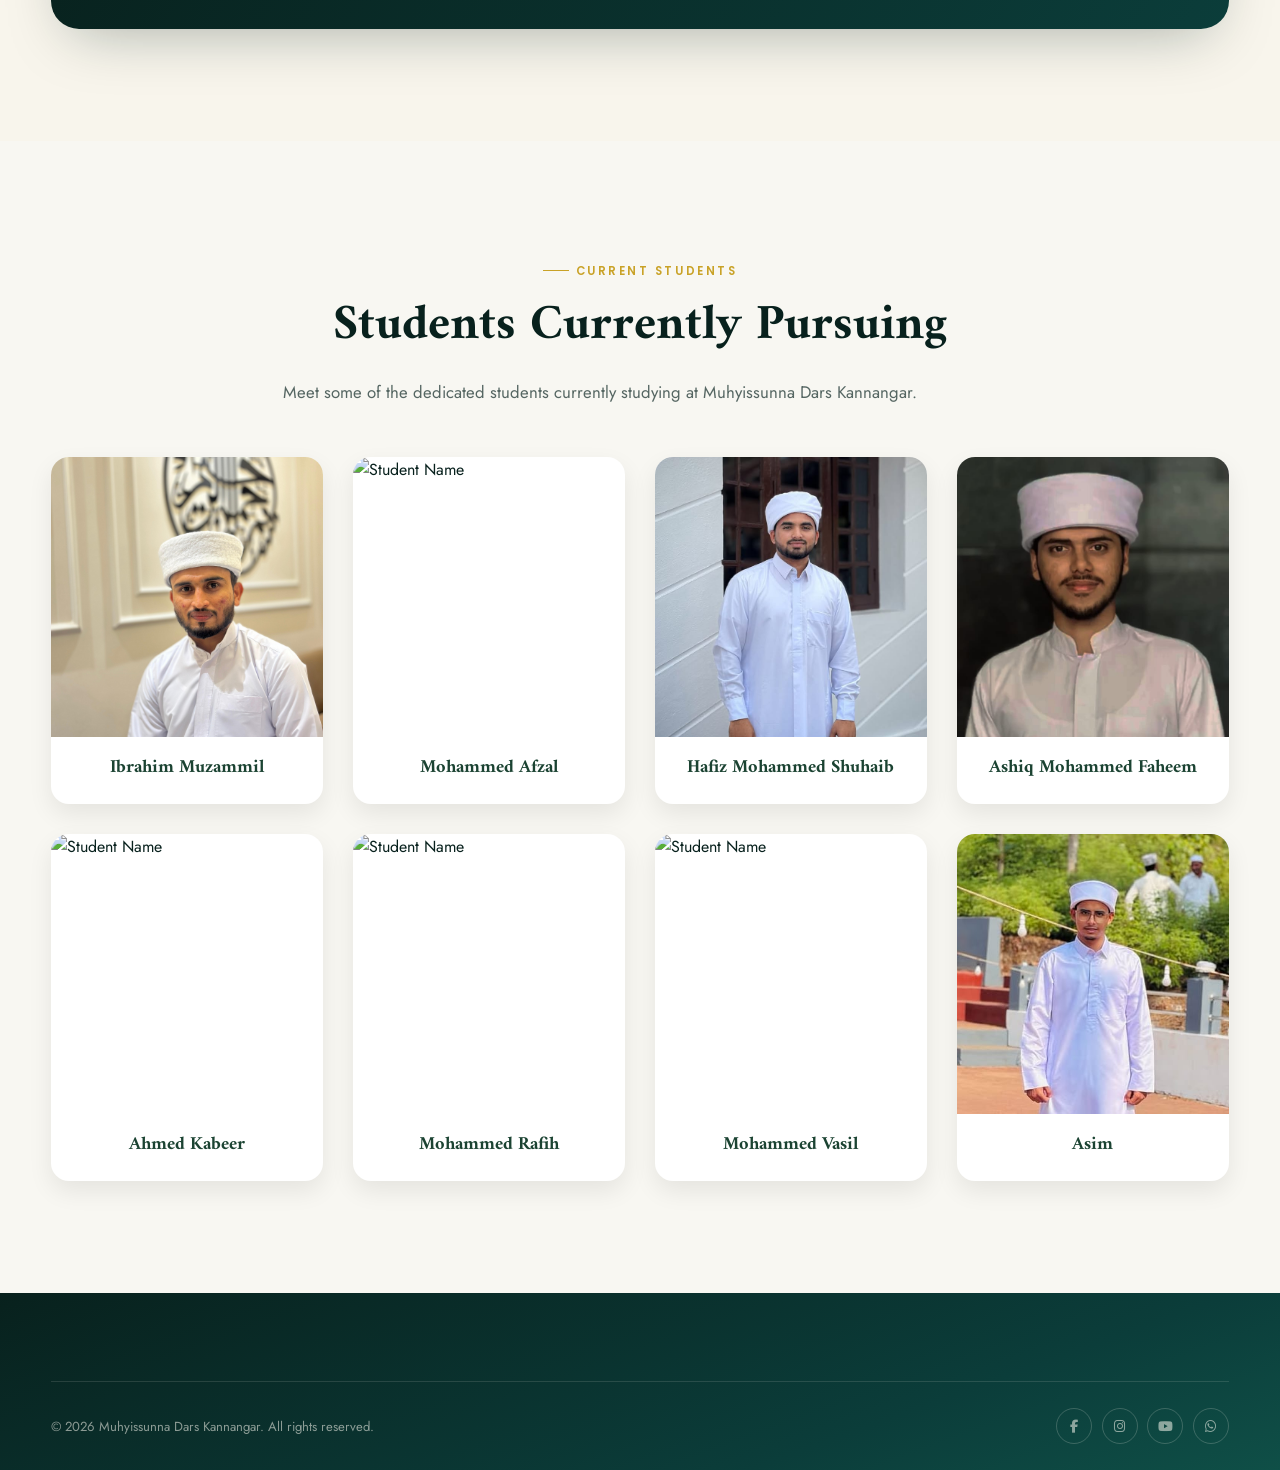
==== commit 2bb1097d: "Update about.html" ====
--- a/about.html
+++ b/about.html
@@ -154,7 +154,7 @@
                 </div>
 
                 <div class="about-visual">
-                    <img src="images/about-campus.jpg"
+                    <img src="images/kngr mosque.png"
                         alt="Muhyissunna Dars Kannangar Campus">
                 </div>
 
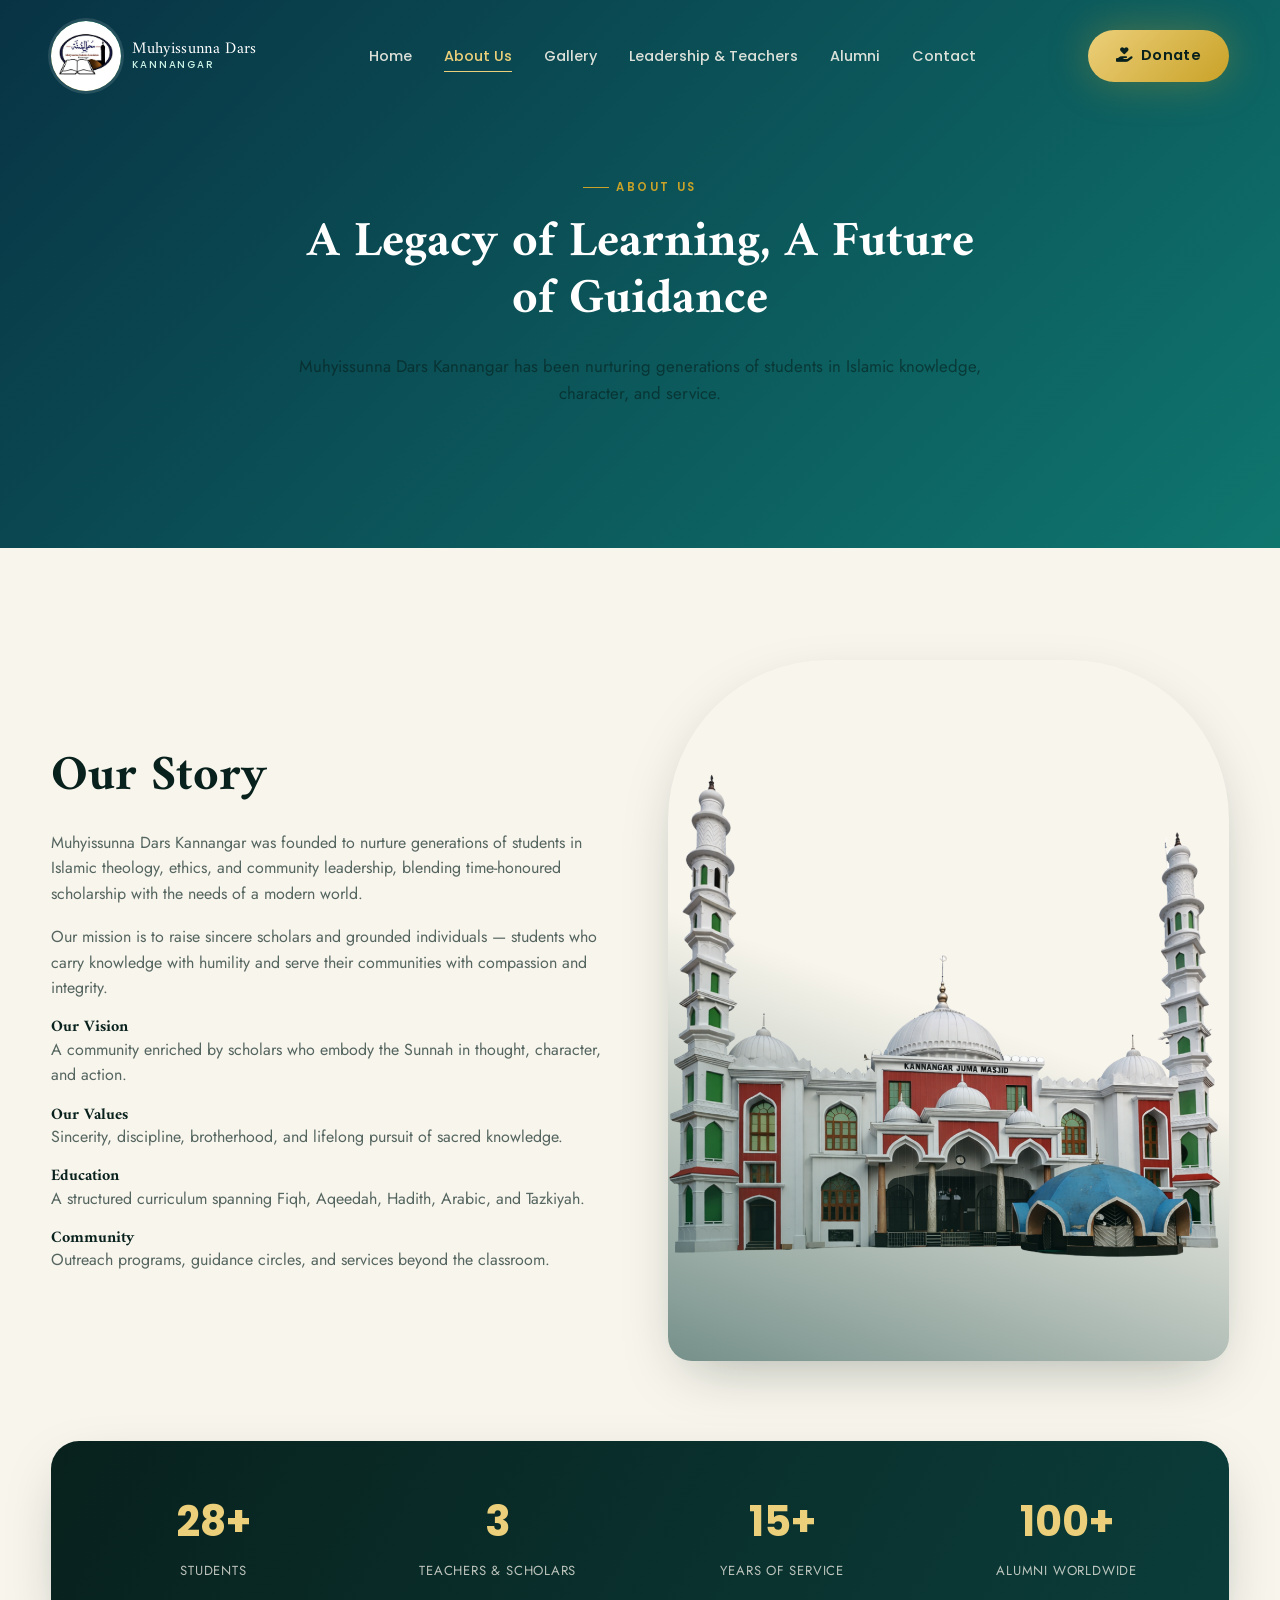
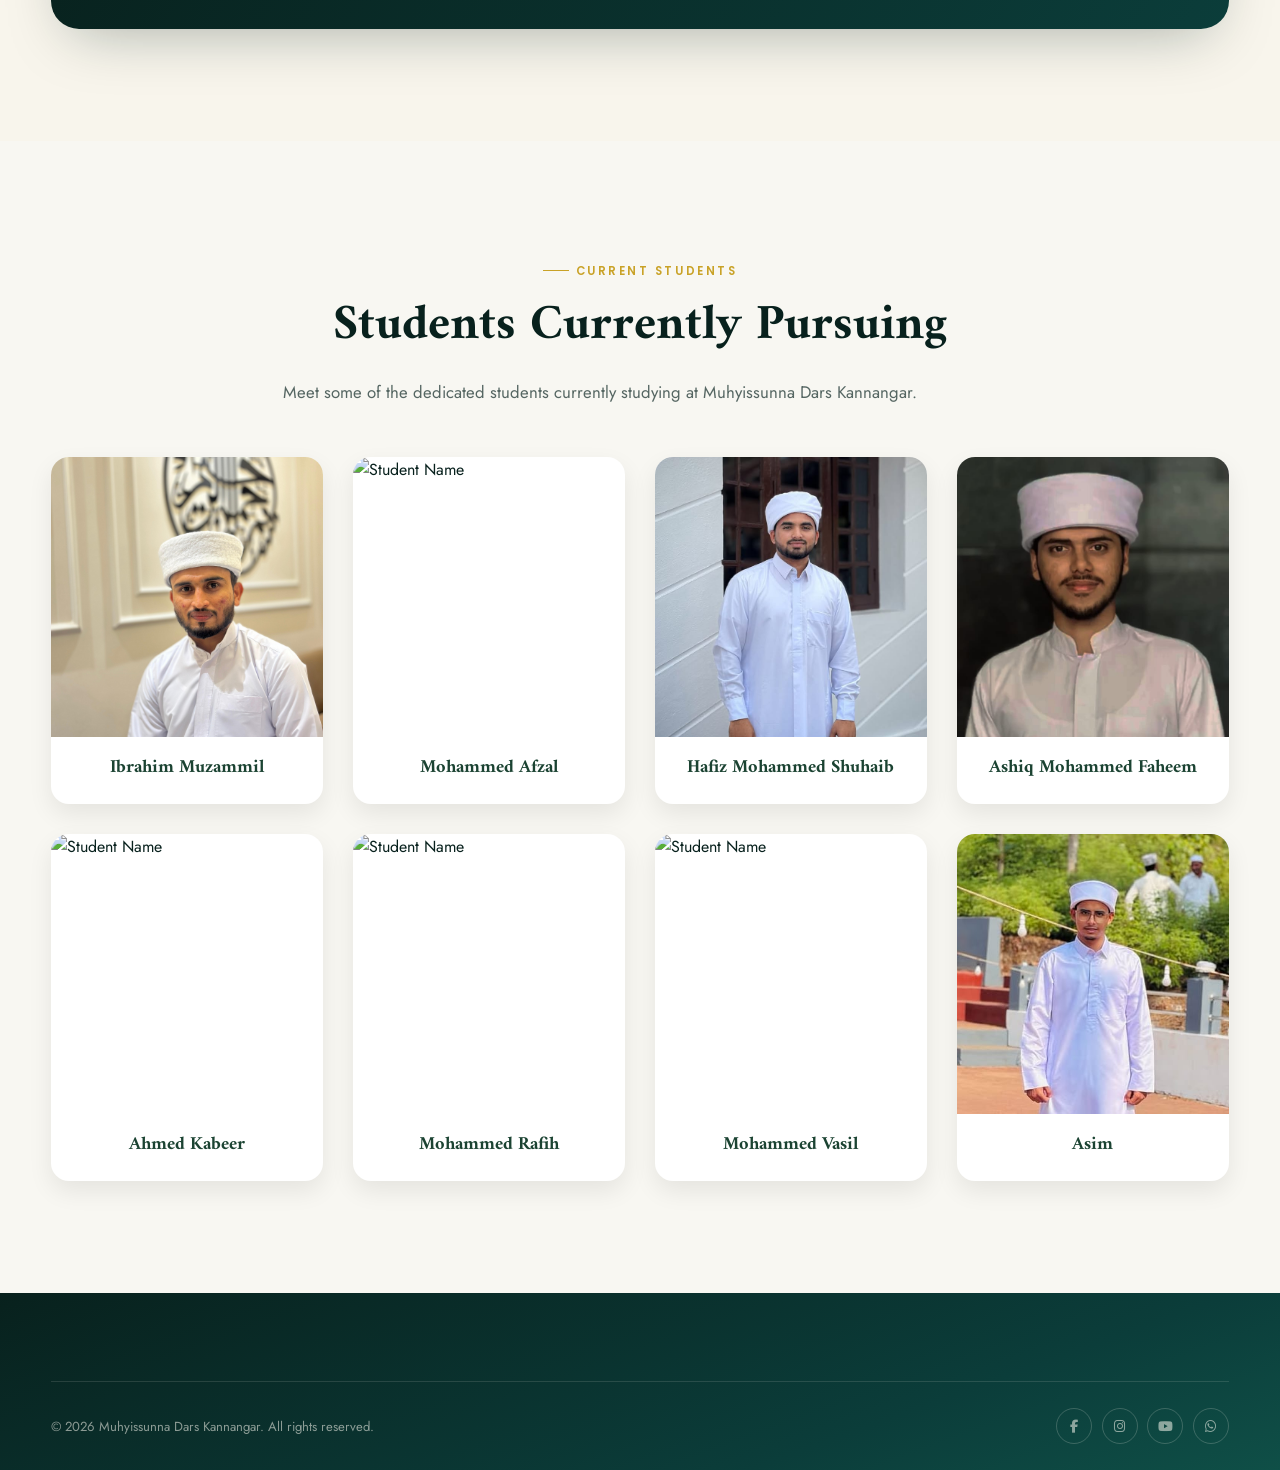
==== commit 2b14fe35: "Update about.html" ====
--- a/about.html
+++ b/about.html
@@ -163,17 +163,17 @@
             <div class="counters">
 
                 <div class="counter-item">
-                    <div class="num">30+</div>
+                    <div class="num">28+</div>
                     <div class="label">Students</div>
                 </div>
 
                 <div class="counter-item">
-                    <div class="num">3+</div>
+                    <div class="num">3</div>
                     <div class="label">Teachers & Scholars</div>
                 </div>
 
                 <div class="counter-item">
-                    <div class="num">15</div>
+                    <div class="num">15+</div>
                     <div class="label">Years of Service</div>
                 </div>
 
--- a/style.css
+++ b/style.css
@@ -823,3 +823,24 @@
     object-fit: cover; /* Fills the circle */
     border-radius: 50%;
 }
+.video-container {
+    position: relative;
+    width: 100%;
+    padding-bottom: 56.25%; /* 16:9 */
+    overflow: hidden;
+    border-radius: 18px;
+    background: #000;
+}
+
+.video-container iframe {
+    position: absolute;
+    inset: 0;
+    width: 100%;
+    height: 100%;
+    border: 0;
+}
+
+.gallery-item .tag i {
+    color: #ff0000;
+    margin-right: 6px;
+}
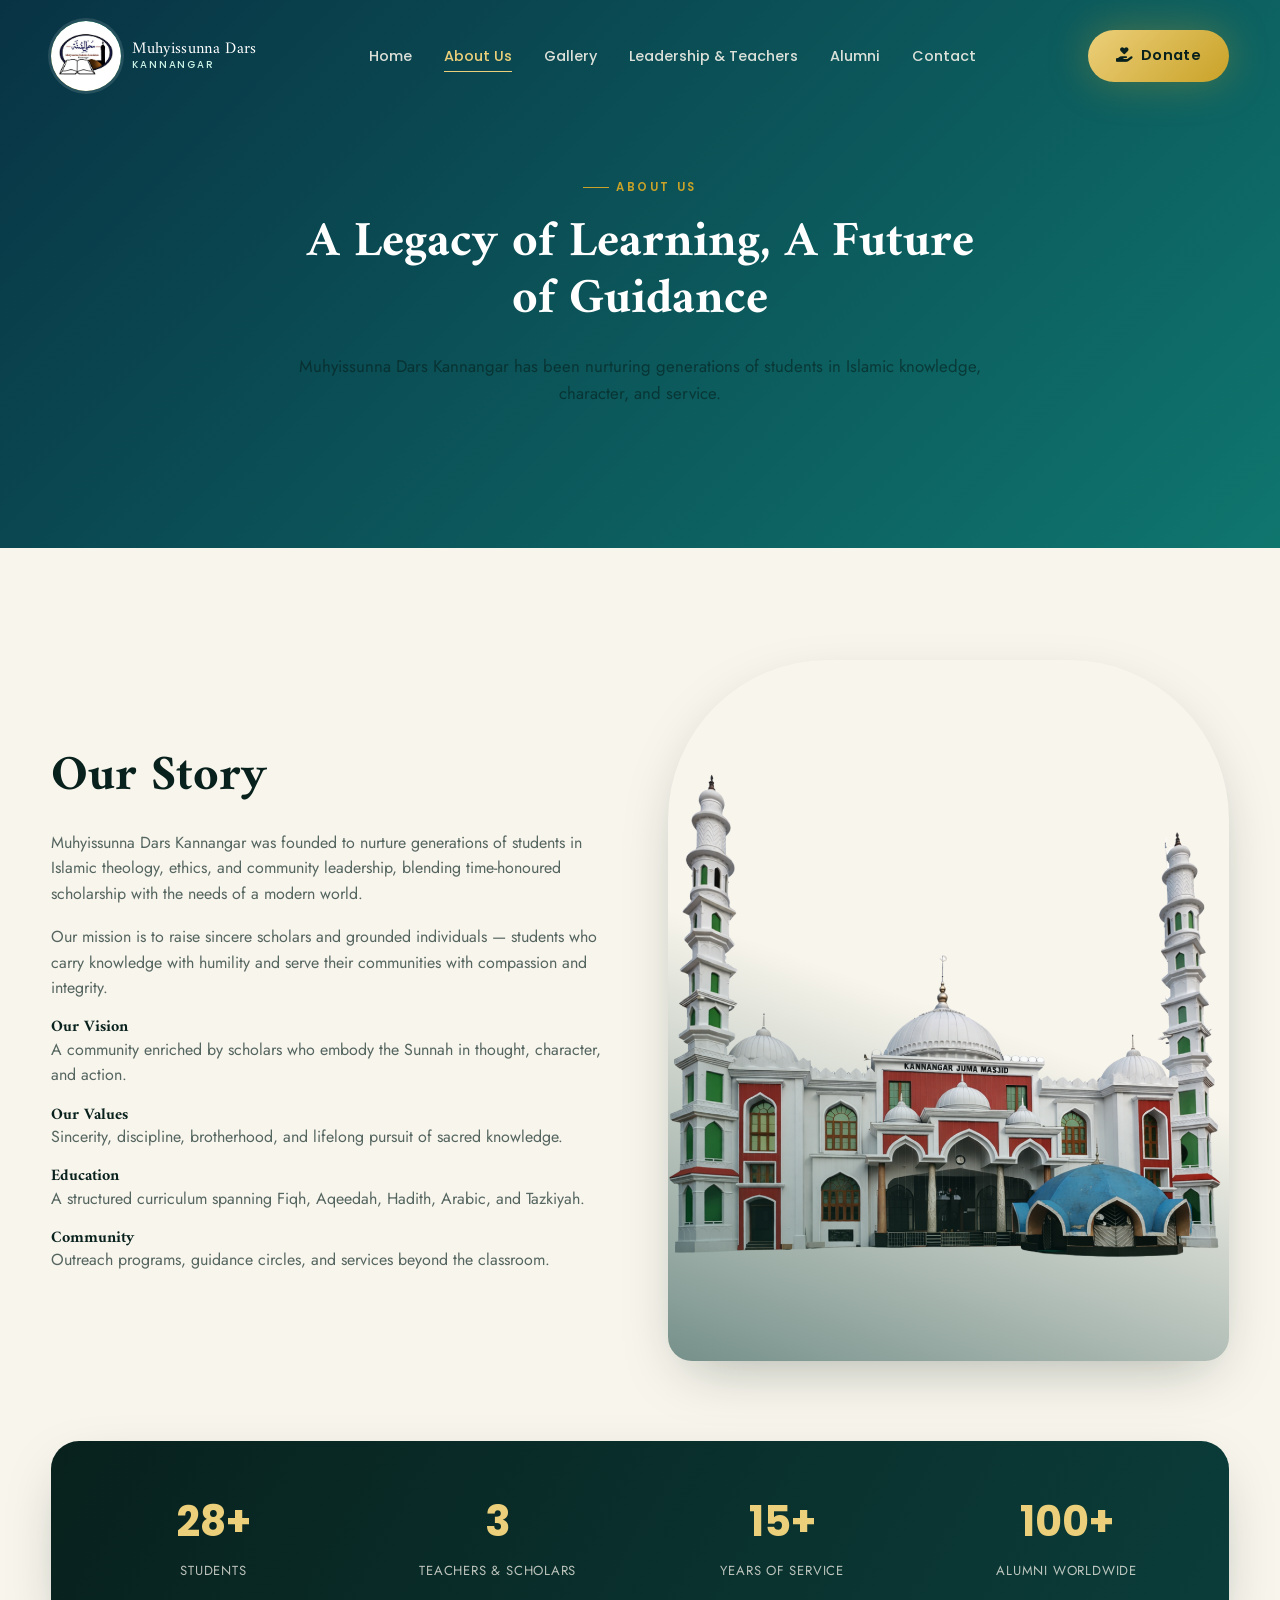
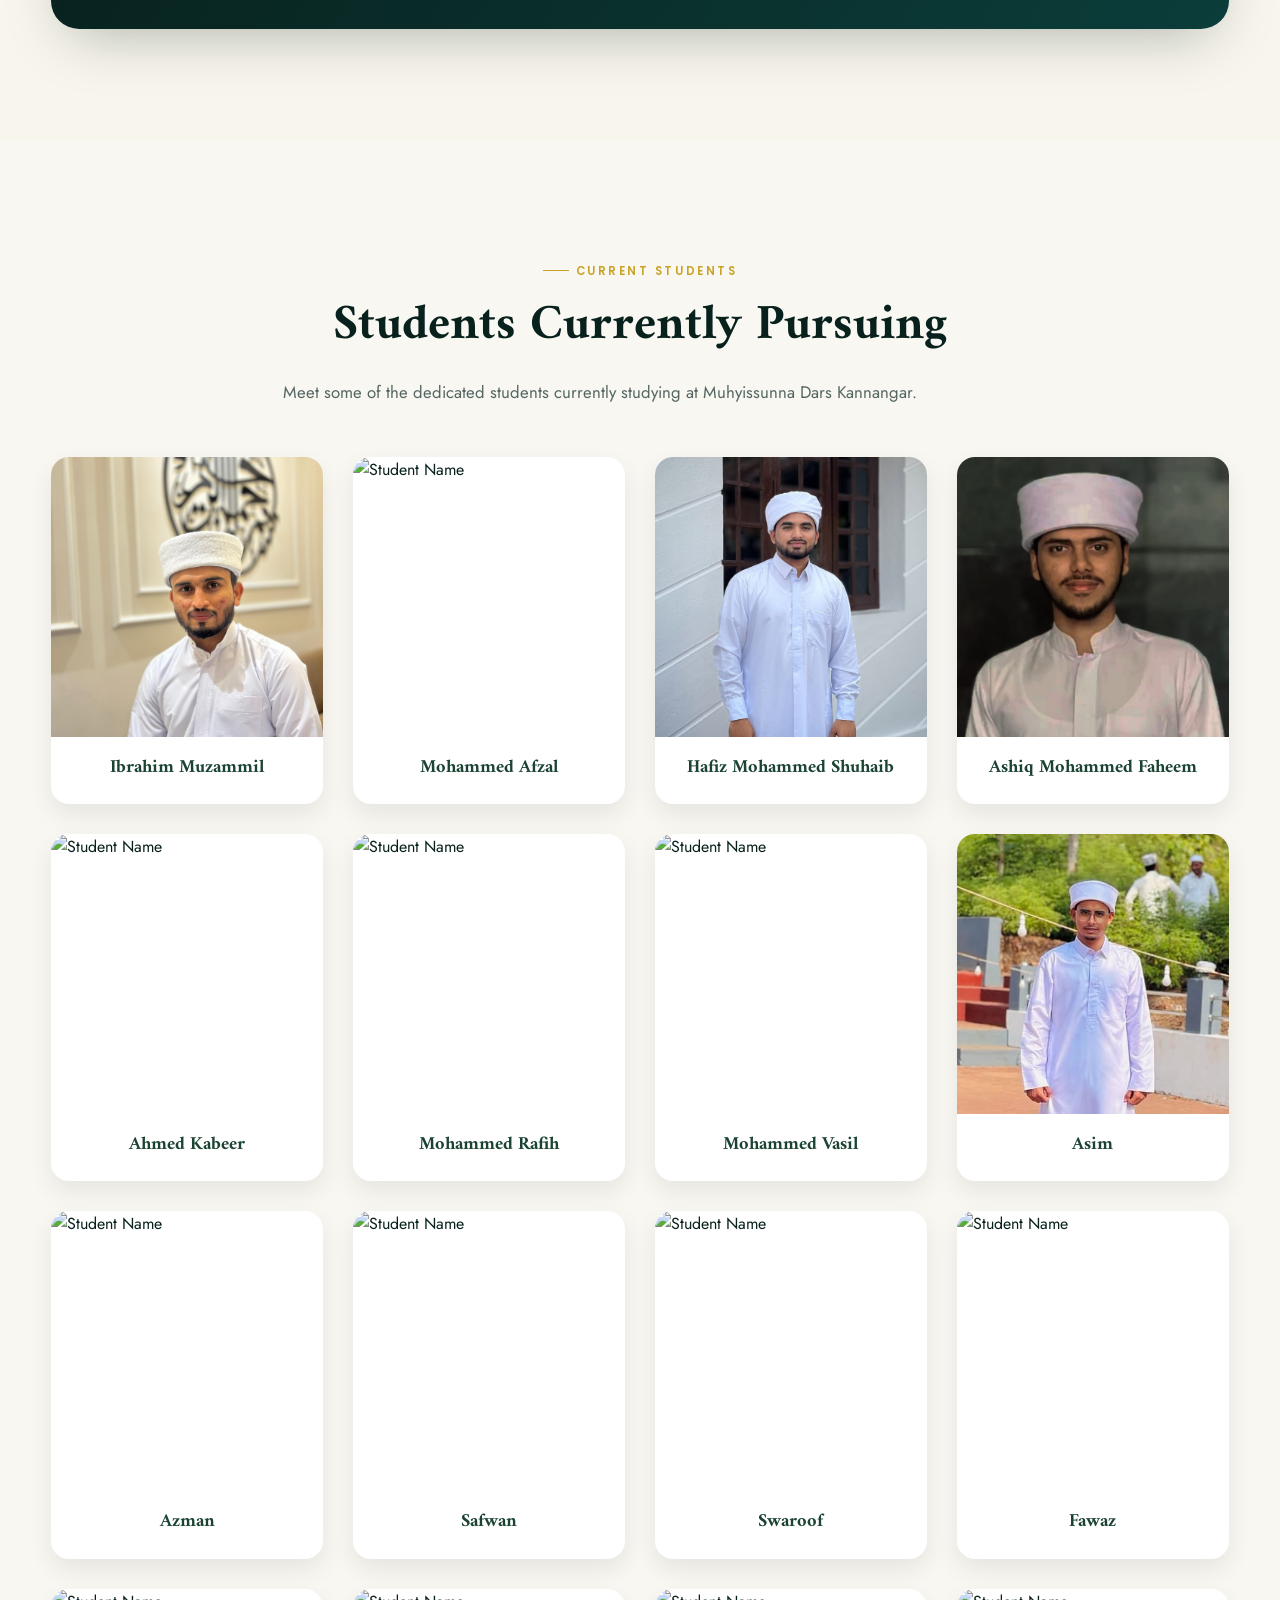
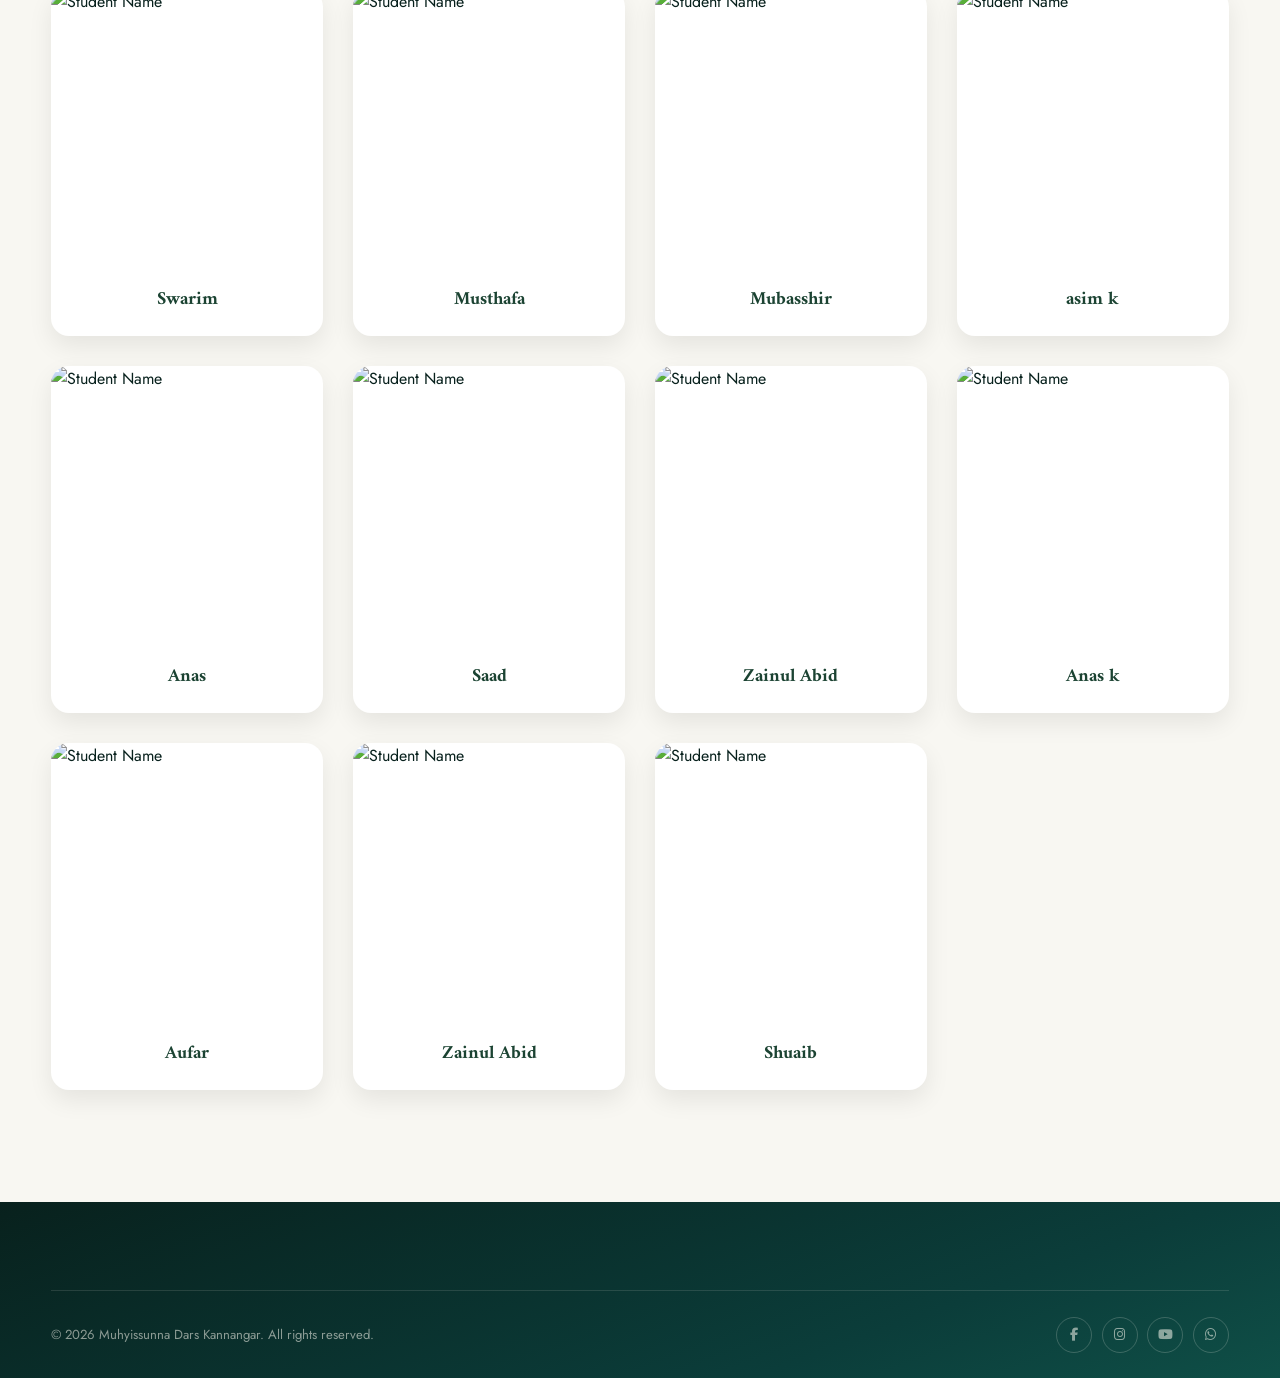
==== commit 403520f6: "Update about.html" ====
--- a/about.html
+++ b/about.html
@@ -270,7 +270,112 @@
                   
                 </div>
             </div>
-
+    <div class="student-card">
+                <img src="images/azman.jpeg" alt="Student Name">
+                <div class="student-info">
+                    <h3>Azman</h3>
+                  
+                </div>
+            </div>
+              <div class="student-card">
+                <img src="images/safwanthurkalike.jpeg" alt="Student Name">
+                <div class="student-info">
+                    <h3>Safwan</h3>
+                  
+                </div>
+            </div>
+              <div class="student-card">
+                <img src="images/swaroof.jpeg" alt="Student Name">
+                <div class="student-info">
+                    <h3>Swaroof</h3>
+                  
+                </div>
+            </div>
+              <div class="student-card">
+                <img src="images/fawaz.jpeg" alt="Student Name">
+                <div class="student-info">
+                    <h3>Fawaz</h3>
+                  
+                </div>
+            </div>
+              <div class="student-card">
+                <img src="images/swarim.jpeg" alt="Student Name">
+                <div class="student-info">
+                    <h3>Swarim</h3>
+                  
+                </div>
+            </div>
+              <div class="student-card">
+                <img src="images/musthafashringeri.jpeg" alt="Student Name">
+                <div class="student-info">
+                    <h3>Musthafa</h3>
+                  
+                </div>
+            </div>
+              <div class="student-card">
+                <img src="images/mubasshir.jpeg" alt="Student Name">
+                <div class="student-info">
+                    <h3>Mubasshir</h3>
+                  
+                </div>
+            </div>
+              <div class="student-card">
+                <img src="images/asimkemmara.jpeg" alt="Student Name">
+                <div class="student-info">
+                    <h3>asim k</h3>
+                  
+                </div>
+            </div>  
+            <div class="student-card">
+                <img src="images/anas.jpeg" alt="Student Name">
+                <div class="student-info">
+                    <h3>Anas </h3>
+                  
+                </div>
+            </div>
+              <div class="student-card">
+                <img src="images/saad.jpeg" alt="Student Name">
+                <div class="student-info">
+                    <h3>Saad</h3>
+                  
+                </div>
+            </div>
+              <div class="student-card">
+                <img src="images/zainulabid1.jpeg" alt="Student Name">
+                <div class="student-info">
+                    <h3>Zainul Abid</h3>
+                  
+                </div>
+            </div>
+              <div class="student-card">
+                <img src="images/anask.jpeg" alt="Student Name">
+                <div class="student-info">
+                    <h3>Anas k</h3>
+                  
+                </div>
+            </div>
+              <div class="student-card">
+                <img src="images/aufar.jpeg" alt="Student Name">
+                <div class="student-info">
+                    <h3>Aufar</h3>
+                  
+                </div>
+            </div>
+              <div class="student-card">
+                <img src="images/zainulabid2.jpeg" alt="Student Name">
+                <div class="student-info">
+                    <h3>Zainul Abid</h3>
+                  
+                </div>
+            </div>
+              <div class="student-card">
+                <img src="images/shuaib.jpeg" alt="Student Name">
+                <div class="student-info">
+                    <h3>Shuaib</h3>
+                  
+                </div>
+            </div>
+          
         </div>
 
     </div>
